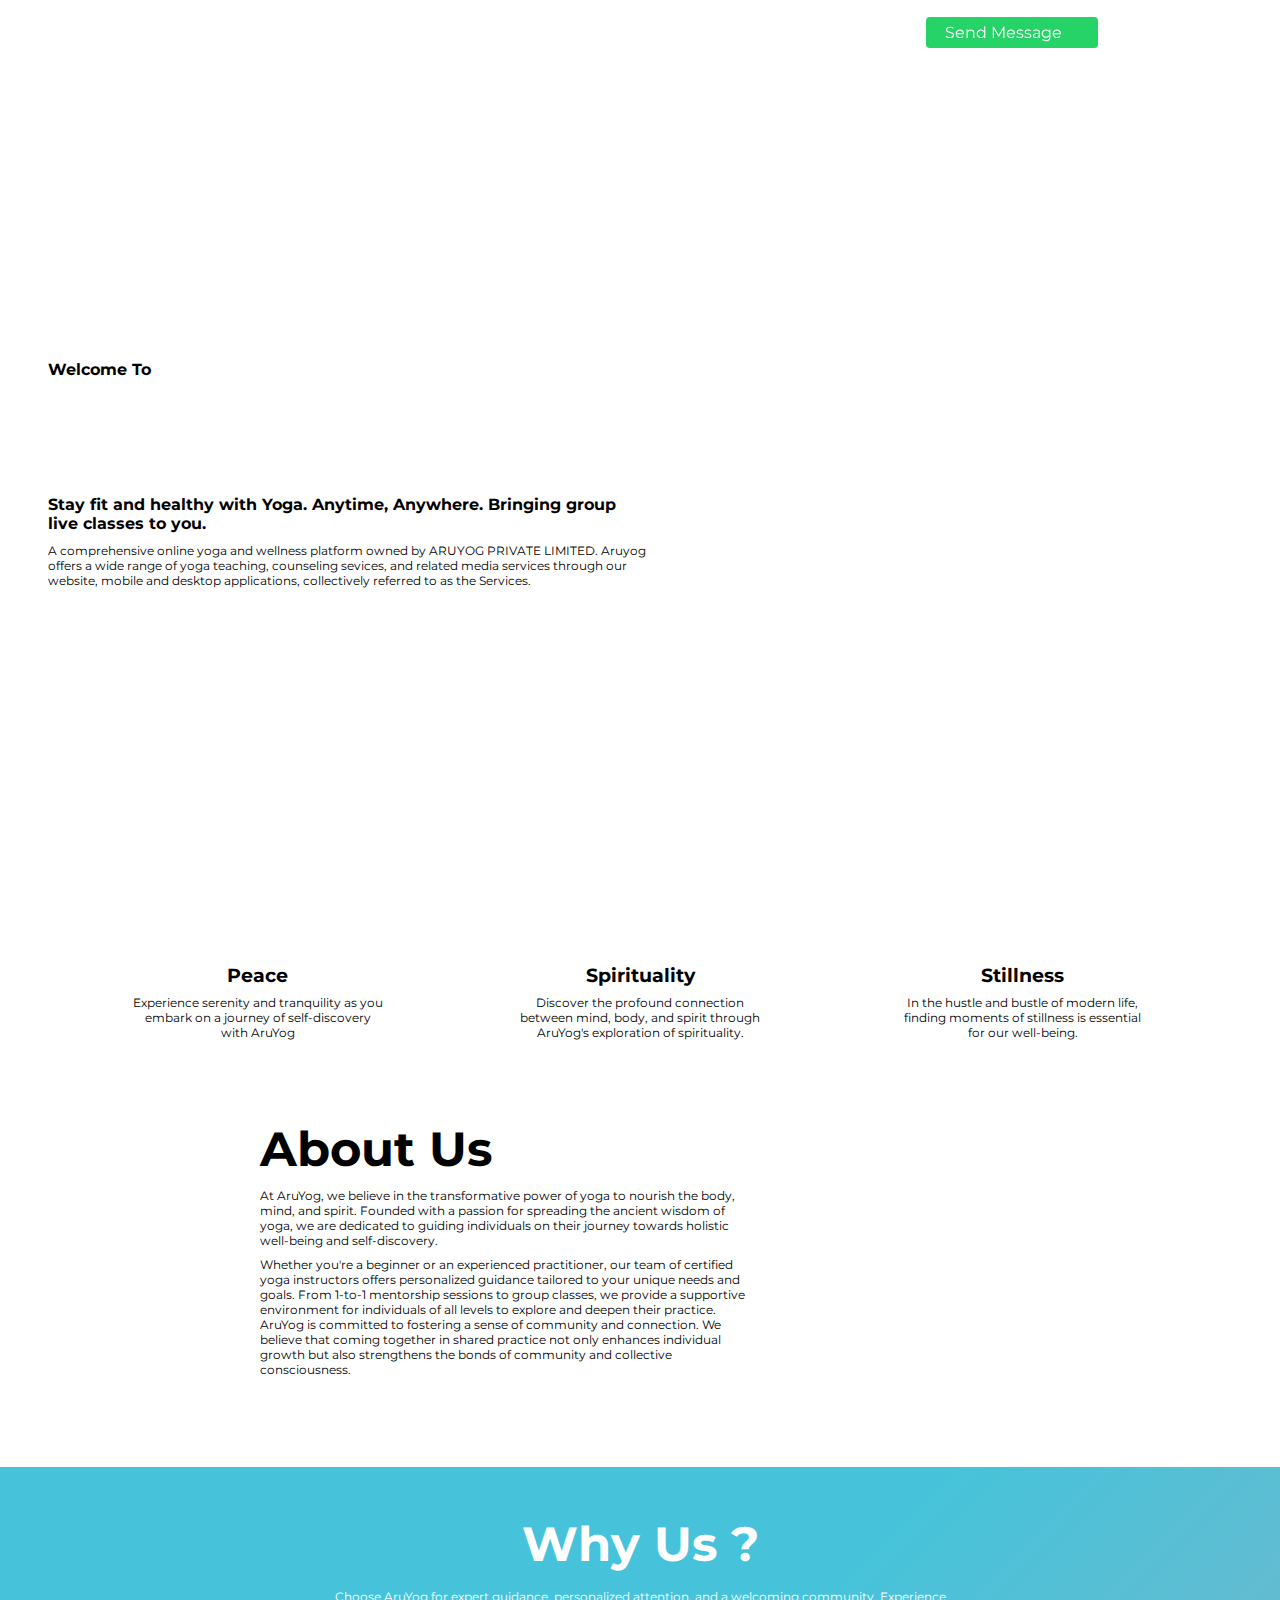
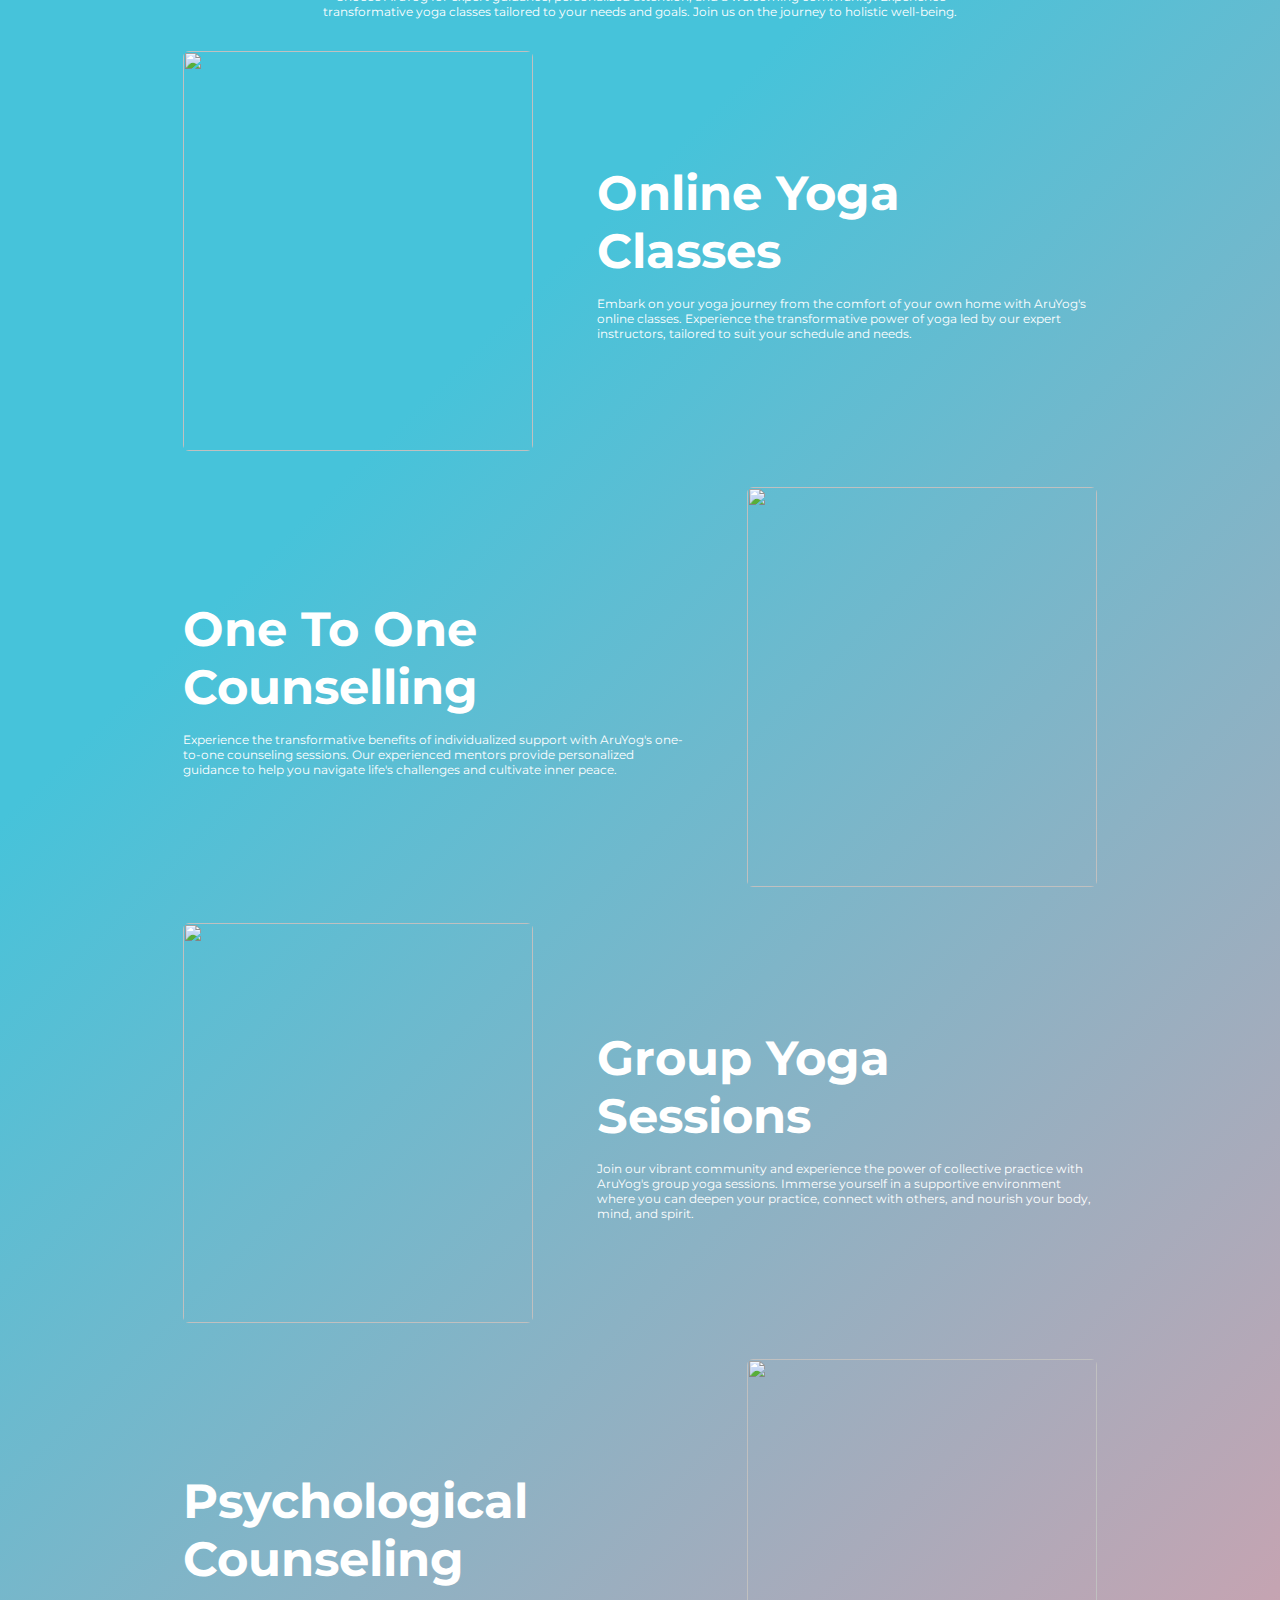
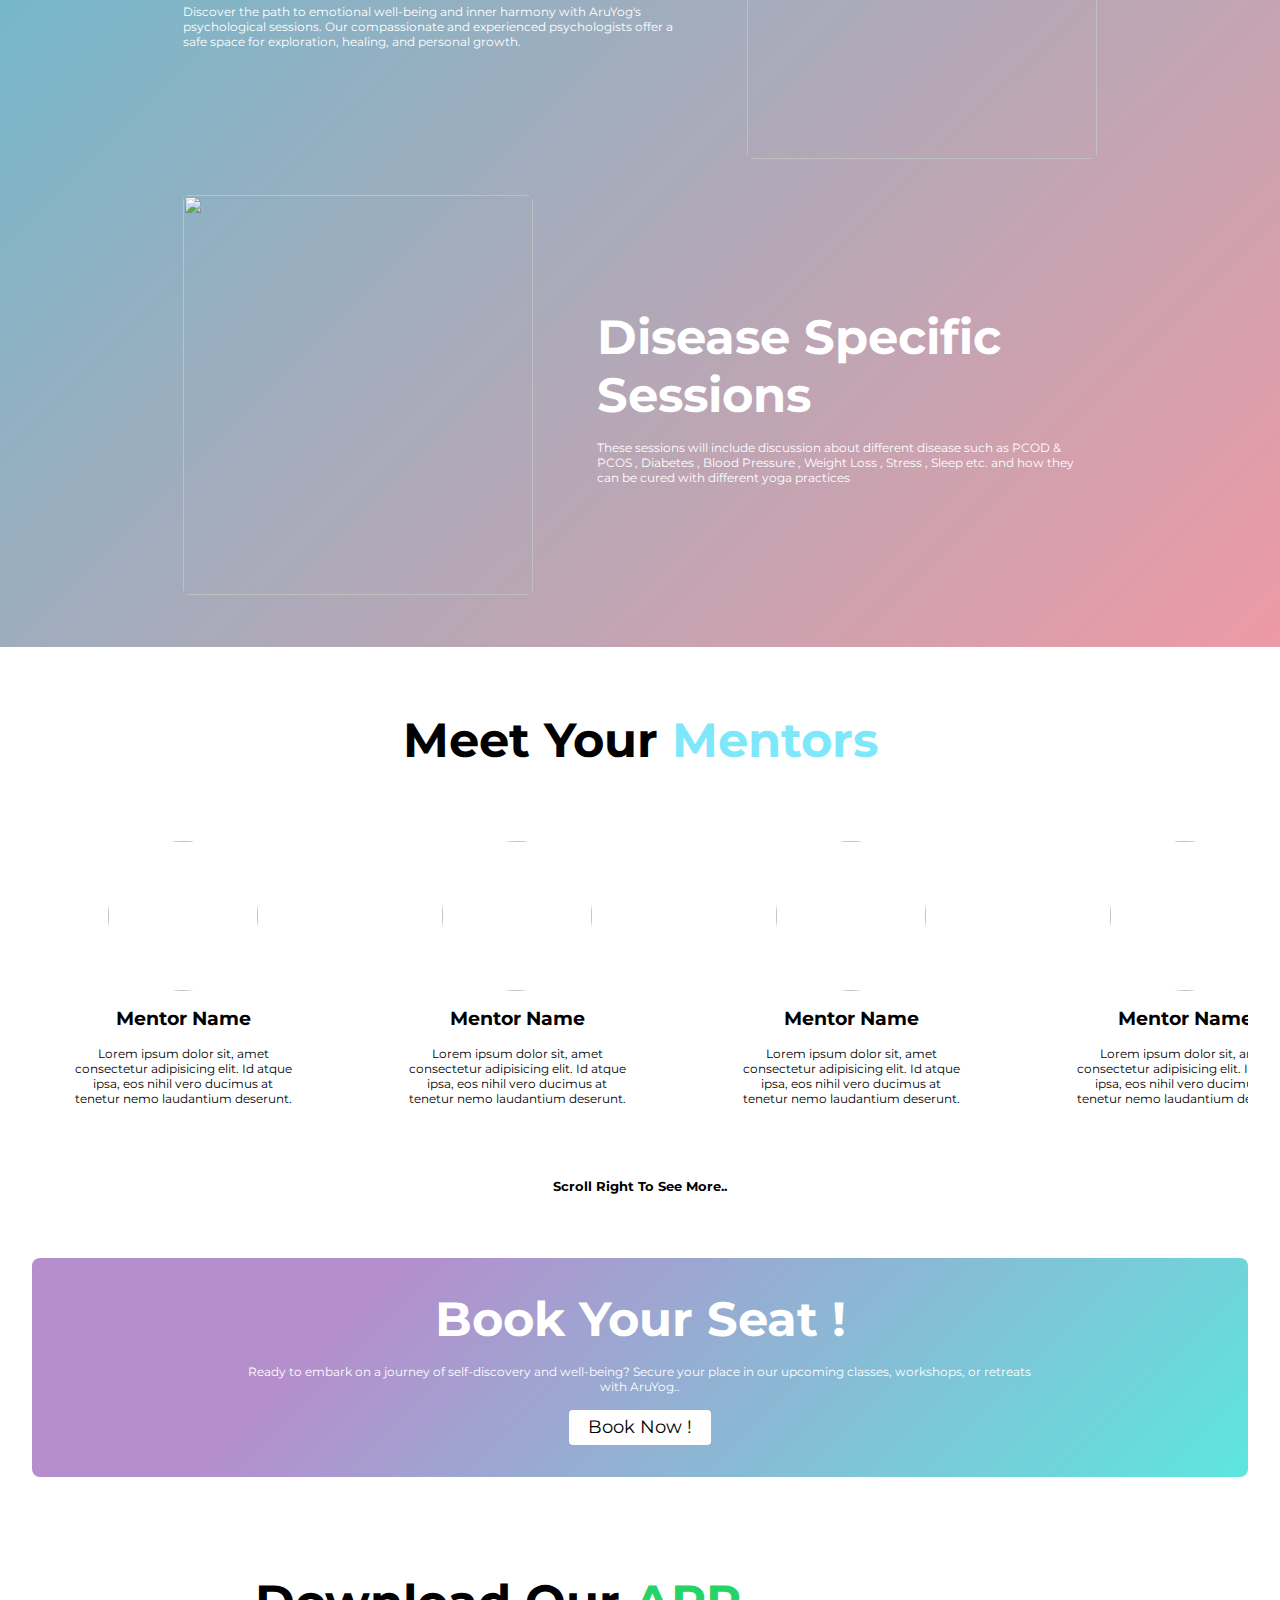
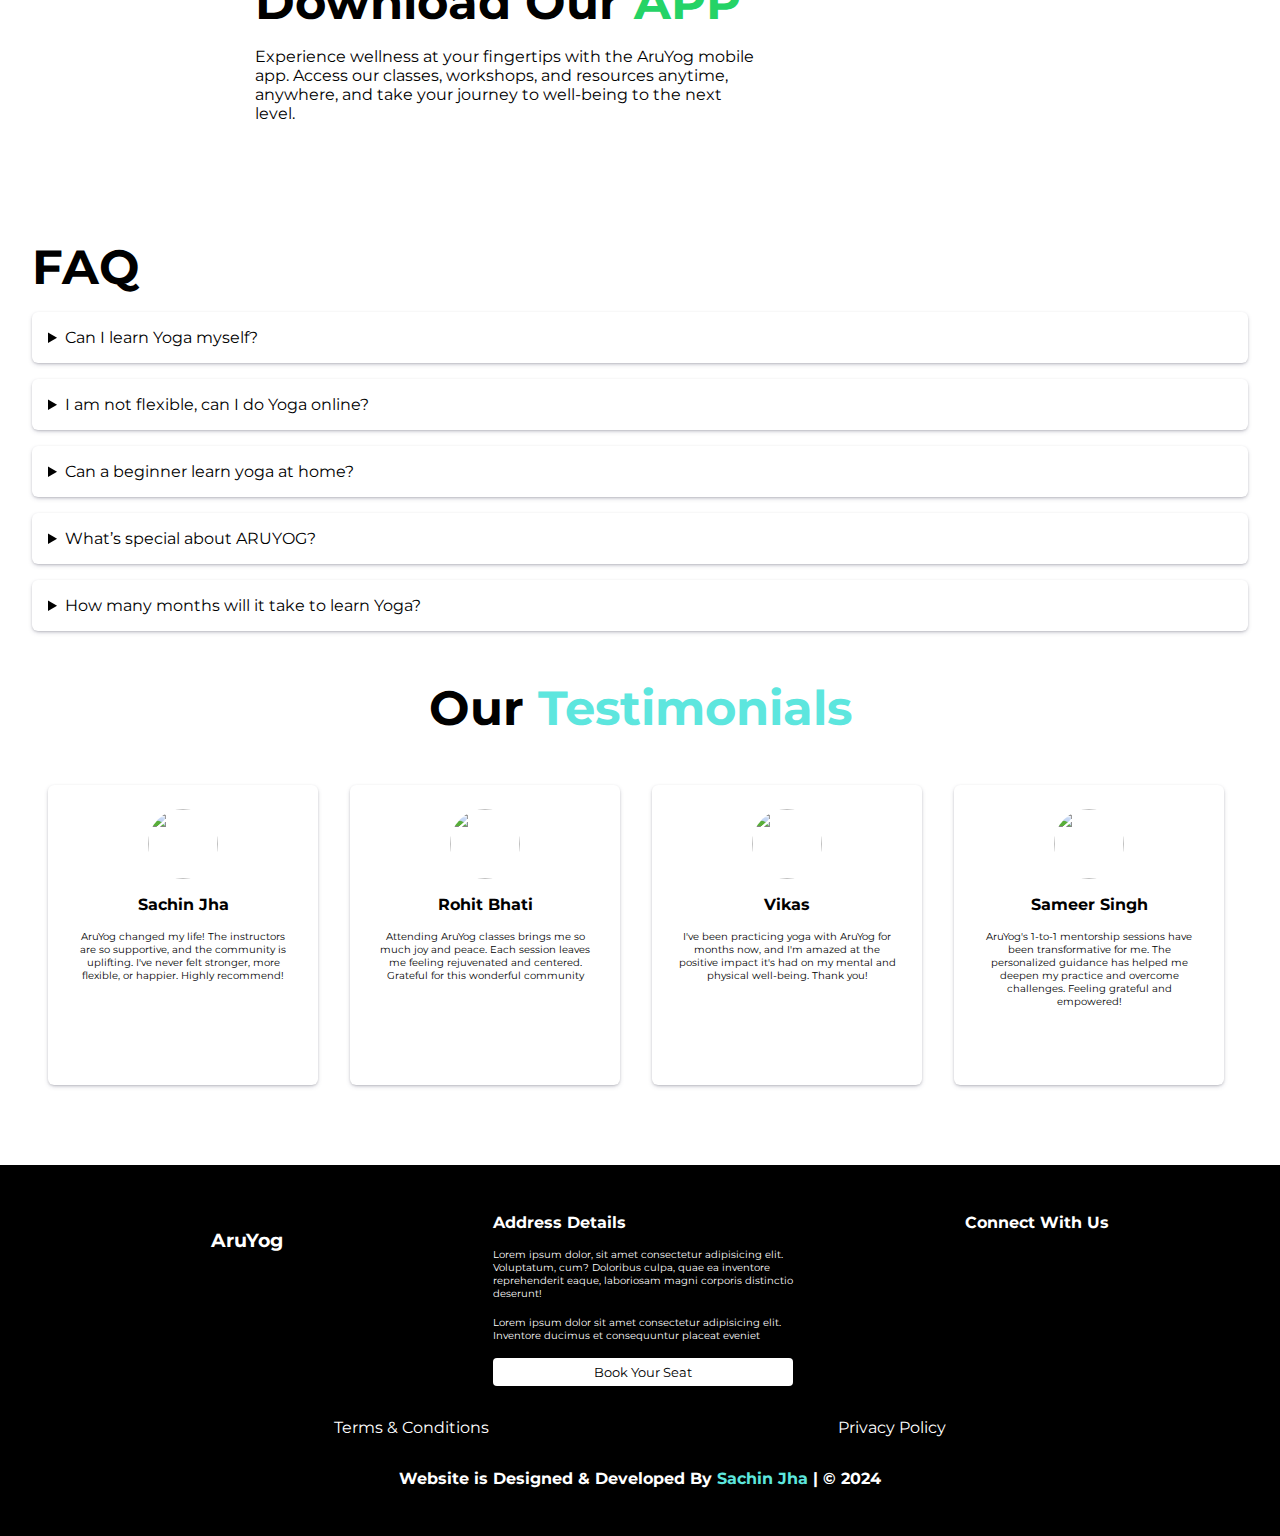
==== index.html @ 5d50dbd7 "Add files via upload" ====
<!DOCTYPE html>
<html lang="en">
<head>
    <meta charset="UTF-8">
    <meta name="viewport" content="width=device-width, initial-scale=1.0">
    <title>AruYog</title>
    <link rel="icon" href="./images/black-logo.png">
    <link rel="stylesheet" href="./style.css">
    <link rel="stylesheet" href="https://cdnjs.cloudflare.com/ajax/libs/font-awesome/6.5.1/css/all.min.css" integrity="sha512-DTOQO9RWCH3ppGqcWaEA1BIZOC6xxalwEsw9c2QQeAIftl+Vegovlnee1c9QX4TctnWMn13TZye+giMm8e2LwA==" crossorigin="anonymous" referrerpolicy="no-referrer" />
</head>
<body>
    <a href="#" class="sticky-whatsapp">
        <i class="fa-brands fa-whatsapp"></i>
    </a>
    <nav id="navbar">
        <div class="navbar-left">
            <img src="./images/logo.png" alt="">
            <h3>AruYog</h3>
        </div>
        <div class="navbar-right">
            <a href=" https://wa.me/918742920558" class="btn-a flex-btn" target="_blank">Send Message <i class="fa-brands fa-whatsapp"></i></a>
            <button class="btn-a" onclick="displayFormScreen()">Contact Us</button>
        </div>
    </nav>


    <div class="landing-section">
        <div class="landing-section-left">
            <h4>Welcome To</h4>
            <h1>ARUYOG</h1>
            <h4>Stay fit and healthy with Yoga. Anytime, Anywhere. Bringing group live classes to you.</h4>
            <p>A comprehensive online yoga and wellness platform owned by ARUYOG PRIVATE LIMITED. Aruyog offers a wide range of yoga teaching, counseling sevices, and related media services through our website, mobile and desktop applications, collectively referred to as the Services.</p>
        </div>
        <div class="landing-section-right">
            <img src="./images/yoga2.png" alt="">
        </div>
    </div>


    <div class="quality-section">
        <div class="quality-section-card">
            <img src="./images/quality1.png" alt="">
            <h3>Peace</h3>
            <p>Experience serenity and tranquility as you embark on a journey of self-discovery with AruYog</p>
        </div>
        <div class="quality-section-card">
            <img src="./images/quality2.png" alt="">
            <h3>Spirituality</h3>
            <p>Discover the profound connection between mind, body, and spirit through AruYog's exploration of spirituality.</p>
        </div>
        <div class="quality-section-card">
            <img src="./images/quality3.png" alt="">
            <h3>Stillness</h3>
            <p>In the hustle and bustle of modern life, finding moments of stillness is essential for our well-being. </p>
        </div>
    </div>

    
    <div class="about-section">
        <div class="about-section-left">
            <h2>About Us</h2>
            <p>At AruYog, we believe in the transformative power of yoga to nourish the body, mind, and spirit. Founded with a passion for spreading the ancient wisdom of yoga, we are dedicated to guiding individuals on their journey towards holistic well-being and self-discovery.</p>
            <p>Whether you're a beginner or an experienced practitioner, our team of certified yoga instructors offers personalized guidance tailored to your unique needs and goals. From 1-to-1 mentorship sessions to group classes, we provide a supportive environment for individuals of all levels to explore and deepen their practice. AruYog is committed to fostering a sense of community and connection. We believe that coming together in shared practice not only enhances individual growth but also strengthens the bonds of community and collective consciousness.</p>
            <div class="social-media-section">
                <a href="https://www.instagram.com/team_aruyog/?igsh=MW9zZGwzcjNuN2JnMw%3D%3D" target="_blank"><i class="fa-brands fa-instagram social-icons"></i></a>
                <a href="https://twitter.com/aruyog007?t=EOKUuBi0sWMs2jcYfQR6vw&s=08" target="_blank"><i class="fa-brands fa-x-twitter social-icons"></i></a>
            </div>
        </div>
        <div class="about-section-right">
            <img src="./images/aboutImg.png" alt="">
        </div>
    </div>

    <div class="why-us-section">
        <div class="why-us-section-header">
            <h2>Why Us ?</h2>
            <p>Choose AruYog for expert guidance, personalized attention, and a welcoming community. Experience transformative yoga classes tailored to your needs and goals. Join us on the journey to holistic well-being.</p>
        </div>
        <div class="why-us-section-bottom">
            <div class="why-us-section-bottom-card">
                <div class="why-us-section-bottom-card-image">
                    <img src="./images/service1.jpg" alt="">
                </div>
                <div class="why-us-section-bottom-card-content">
                    <h2>Online Yoga Classes</h2>
                    <p>Embark on your yoga journey from the comfort of your own home with AruYog's online classes. Experience the transformative power of yoga led by our expert instructors, tailored to suit your schedule and needs.</p>
                </div>
            </div>

            <div class="why-us-section-bottom-card">
                <div class="why-us-section-bottom-card-image">
                    <img src="./images/service2.jpg" alt="">
                </div>
                <div class="why-us-section-bottom-card-content">
                    <h2>One To One Counselling</h2>
                    <p>Experience the transformative benefits of individualized support with AruYog's one-to-one counseling sessions. Our experienced mentors provide personalized guidance to help you navigate life's challenges and cultivate inner peace.</p>
                </div>
            </div>


            <div class="why-us-section-bottom-card">
                <div class="why-us-section-bottom-card-image">
                    <img src="./images/service3.jpg" alt="">
                </div>
                <div class="why-us-section-bottom-card-content">
                    <h2>Group Yoga Sessions</h2>
                    <p>Join our vibrant community and experience the power of collective practice with AruYog's group yoga sessions. Immerse yourself in a supportive environment where you can deepen your practice, connect with others, and nourish your body, mind, and spirit.</p>
                </div>
            </div>

            <div class="why-us-section-bottom-card">
                <div class="why-us-section-bottom-card-image">
                    <img src="./images/service4.jpg" alt="">
                </div>
                <div class="why-us-section-bottom-card-content">
                    <h2>Psychological Counseling</h2>
                    <p>Discover the path to emotional well-being and inner harmony with AruYog's psychological sessions. Our compassionate and experienced psychologists offer a safe space for exploration, healing, and personal growth.</p>
                </div>
            </div>

            <div class="why-us-section-bottom-card">
                <div class="why-us-section-bottom-card-image">
                    <img src="./images/service5.jpg" alt="">
                </div>
                <div class="why-us-section-bottom-card-content">
                    <h2>Disease Specific Sessions</h2>
                    <p>These sessions will include discussion about different disease such as PCOD & PCOS , Diabetes , Blood Pressure , Weight Loss , Stress , Sleep etc. and how they can be cured with different yoga practices</p>
                </div>
            </div>


        </div>
    </div>

    <div class="mentor-section">
        <div class="mentor-section-header">
            <h2>Meet Your <span>Mentors</span></h2>
        </div>
        <div class="mentor-section-bottom">
            <div class="mentor-card">
                <img src="./images/teacher1.jpg" alt="">
                <h3>Mentor Name</h3>
                <p>Lorem ipsum dolor sit, amet consectetur adipisicing elit. Id atque ipsa, eos nihil vero ducimus at tenetur nemo laudantium deserunt.</p>
            </div>
            <div class="mentor-card">
                <img src="./images/teacher2.jpg" alt="">
                <h3>Mentor Name</h3>
                <p>Lorem ipsum dolor sit, amet consectetur adipisicing elit. Id atque ipsa, eos nihil vero ducimus at tenetur nemo laudantium deserunt.</p>
            </div>
            <div class="mentor-card">
                <img src="./images/teacher3.jpg" alt="">
                <h3>Mentor Name</h3>
                <p>Lorem ipsum dolor sit, amet consectetur adipisicing elit. Id atque ipsa, eos nihil vero ducimus at tenetur nemo laudantium deserunt.</p>
            </div>
            <div class="mentor-card">
                <img src="./images/teacher2.jpg" alt="">
                <h3>Mentor Name</h3>
                <p>Lorem ipsum dolor sit, amet consectetur adipisicing elit. Id atque ipsa, eos nihil vero ducimus at tenetur nemo laudantium deserunt.</p>
            </div>
            <div class="mentor-card">
                <img src="./images/teacher1.jpg" alt="">
                <h3>Mentor Name</h3>
                <p>Lorem ipsum dolor sit, amet consectetur adipisicing elit. Id atque ipsa, eos nihil vero ducimus at tenetur nemo laudantium deserunt.</p>
            </div>
            <div class="mentor-card">
                <img src="./images/teacher3.jpg" alt="">
                <h3>Mentor Name</h3>
                <p>Lorem ipsum dolor sit, amet consectetur adipisicing elit. Id atque ipsa, eos nihil vero ducimus at tenetur nemo laudantium deserunt.</p>
            </div>
            <div class="mentor-card">
                <img src="./images/teacher1.jpg" alt="">
                <h3>Mentor Name</h3>
                <p>Lorem ipsum dolor sit, amet consectetur adipisicing elit. Id atque ipsa, eos nihil vero ducimus at tenetur nemo laudantium deserunt.</p>
            </div>
            <div class="mentor-card">
                <img src="./images/teacher2.jpg" alt="">
                <h3>Mentor Name</h3>
                <p>Lorem ipsum dolor sit, amet consectetur adipisicing elit. Id atque ipsa, eos nihil vero ducimus at tenetur nemo laudantium deserunt.</p>
            </div>
        </div>
        <h5>Scroll Right To See More..</h5>
    </div>

    <div class="contact-offer-section">
        <div class="contact-offer-box">
            <h2>Book Your Seat !</h2>
            <p>Ready to embark on a journey of self-discovery and well-being? Secure your place in our upcoming classes, workshops, or retreats with AruYog..</p>
            <button class="btn-a" onclick="displayFormScreen()">Book Now !</button>
        </div>
    </div>


    <div class="app-section">
        <div class="app-section-left">
            <h2>Download Our <span>APP</span></h2>
            Experience wellness at your fingertips with the AruYog mobile app. Access our classes, workshops, and resources anytime, anywhere, and take your journey to well-being to the next level.
            <div class="app-download-links">
                <a href="#"><img src="./images/play-store.png" alt=""></a>
                <a href="#"><img src="./images/app-store.png" alt=""></a>
            </div>
        </div>
        <div class="app-section-right">
            <img src="./images/mockup.png" alt="">
        </div>
    </div>

    <div class="faq-section">
        <h2>FAQ</h2>
        <details>
            <summary>Can I learn Yoga myself?</summary>
            <p>Technically you can, but practising yoga unguided increases the risk of injuries/body imbalances. Our expert trainers have more than 5 years of Yoga experience and will guide you through each pose and flow perfectly.</p>
        </details>
        <details>
            <summary>I am not flexible, can I do Yoga online?</summary>
            <p>You definitely can. There is no requirement for you to be flexible to practise Yoga. All you need is a mat and a positive attitude. With the guidance and support from our highly experienced Yoga instructors, you can ace any pose and can improve not just flexibility but also strength and mobility.</p>
        </details>
        <details>
            <summary>Can a beginner learn yoga at home?</summary>
            <p>Anyone with the right mindset can learn Yoga. With ARUYOG’s LIVE Personal Yoga Training anyone can learn and practice Yoga at home, irrespective of their age, gender and level of intensity.</p>
        </details>
        <details>
            <summary>What’s special about ARUYOG?</summary>
            <p>Our highly experienced trainers from Rishikesh, the yoga capital of the world, goal-based hyper personalized Yoga session, customized diet plans and 24*7 expert trainer support makes us best in class..</p>
        </details>
        <details>
            <summary>How many months will it take to learn Yoga?</summary>
            <p>You will learn the basics in the first 40 minutes of your class. Then as you build up, you will begin to learn more. Learning Yoga is a life-long process however you can become a higher level practitioner with consistent practice.</p>
        </details>
    </div>

   

    <div class="testimonial-section">
        <div class="testimonial-section-header">
            <h2>Our <span>Testimonials</span></h2>
        </div>
        <div class="testimonial-section-bottom">
            <div class="testimonial-card">
                <img src="./images/men1.jpg" alt="">
                <h4>Sachin Jha</h4>
                <p>AruYog changed my life! The instructors are so supportive, and the community is uplifting. I've never felt stronger, more flexible, or happier. Highly recommend!</p>
                <div class="star-section">
                    <i class="fa-solid fa-star my-star"></i>
                    <i class="fa-solid fa-star my-star"></i>
                    <i class="fa-solid fa-star my-star"></i>
                    <i class="fa-solid fa-star my-star"></i>
                    <i class="fa-solid fa-star my-star"></i>
                </div>
            </div>
            <div class="testimonial-card">
                <img src="./images/men2.jpg" alt="">
                <h4>Rohit Bhati</h4>
                <p>Attending AruYog classes brings me so much joy and peace. Each session leaves me feeling rejuvenated and centered. Grateful for this wonderful community</p>
                <div class="star-section">
                    <i class="fa-solid fa-star my-star"></i>
                    <i class="fa-solid fa-star my-star"></i>
                    <i class="fa-solid fa-star my-star"></i>
                    <i class="fa-solid fa-star my-star"></i>
                    <i class="fa-regular fa-star-half-stroke my-star"></i>
                </div>
            </div>
            <div class="testimonial-card">
                <img src="./images/men3.jpg" alt="">
                <h4>Vikas</h4>
                <p>I've been practicing yoga with AruYog for months now, and I'm amazed at the positive impact it's had on my mental and physical well-being. Thank you!</p>
                <div class="star-section">
                    <i class="fa-solid fa-star my-star"></i>
                    <i class="fa-solid fa-star my-star"></i>
                    <i class="fa-solid fa-star my-star"></i>
                    <i class="fa-regular fa-star-half-stroke my-star"></i>
                    <i class="fa-regular fa-star-half-stroke my-star"></i>
                </div>
            </div>
            <div class="testimonial-card">
                <img src="./images/men4.jpg" alt="">
                <h4>Sameer Singh</h4>
                <p>AruYog's 1-to-1 mentorship sessions have been transformative for me. The personalized guidance has helped me deepen my practice and overcome challenges. Feeling grateful and empowered!</p>
                <div class="star-section">
                    <i class="fa-solid fa-star my-star"></i>
                    <i class="fa-solid fa-star my-star"></i>
                    <i class="fa-solid fa-star my-star"></i>
                    <i class="fa-solid fa-star my-star"></i>
                    <i class="fa-regular fa-star-half-stroke my-star"></i>
                </div>
            </div>
        </div>
    </div>

    <footer id="footer">
        <div class="footer-header">
            <div class="footer-column" id="footer-column-1">
                <img src="./images/logo.png" alt="">
                <h3>AruYog</h3>
            </div>
            <div class="footer-column" id="footer-column-2">
                <h4>Address Details</h4>
                <p>Lorem ipsum dolor, sit amet consectetur adipisicing elit. Voluptatum, cum? Doloribus culpa, quae ea inventore reprehenderit eaque, laboriosam magni corporis distinctio deserunt!</p>
                <p>Lorem ipsum dolor sit amet consectetur adipisicing elit. Inventore ducimus et consequuntur placeat eveniet </p>
                <button class="btn-a" onclick="displayFormScreen()">Book Your Seat</button>
            </div>
            <div class="footer-column" id="footer-column-3">
                <h4>Connect With Us</h4>
                <div class="social-media-section">
                    <a href="https://www.instagram.com/team_aruyog/?igsh=MW9zZGwzcjNuN2JnMw%3D%3D" target="_blank"><i class="fa-brands fa-instagram social-icons"></i></a>
                    <a href="https://twitter.com/aruyog007?t=EOKUuBi0sWMs2jcYfQR6vw&s=08" target="_blank"><i class="fa-brands fa-x-twitter social-icons"></i></a>
                </div>
            </div>
        </div>
        <div class="footer-middle">
            <a href="/terms/terms.html" target="_blank">Terms & Conditions</a>
            <a href="/terms/privacy.html" target="_blank">Privacy Policy</a>
        </div>
        <div class="footer-bottom">
            <h4>Website is Designed & Developed By <a href="https://sachinjha.tech" target="_blank"><span>Sachin Jha</span></a> | &copy; 2024</h4>
        </div>
    </footer>

    <div class="form-screen" id="formScreen">
        <form action="https://formsubmit.co/sj2307@dseu.ac.in" method="POST" class="contact-form">
            <i class="fa-regular fa-circle-xmark close-icon" onclick="hideFormScreen()"></i>
            <h3>Book Your Seat</h3>
            <div class="input-box">
                <p>Enter Name*</p>
                <input type="text" name="Name" class="input-field" required>
            </div>
            <div class="input-box">
                <p>Enter Email*</p>
                <input type="email" name="Email" class="input-field" required>
            </div>
            <div class="input-box">
                <p>Enter Contact*</p>
                <input type="number" name="Contact" class="input-field" required>
            </div>
            <div class="row">
                <div class="input-box">
                    <p>Age(optional)</p>
                    <input type="number" name="Age" class="input-field">
                </div>
                <div class="input-box">
                    <p>Gender (optional)</p>
                    <select name="gender" class="input-field">
                        <option value="male">Male</option>
                        <option value="female">Female</option>
                    </select>
                </div>
            </div>
            <div class="input-box">
                <p>Enter Your Query (optional)</p>
                <textarea class="input-field" name="Query"></textarea>
            </div>
            <input type="submit" value="Send Message" class="btn-a">
        </form>
    </div>

    <script src="./script.js"></script>
</body>
</html>
---- style.css ----
@import url('https://fonts.googleapis.com/css2?family=Montserrat:ital,wght@0,300;1,300&display=swap');
*{
    margin: 0%;
    padding: 0%;
    box-sizing: border-box;
    font-family: "Montserrat", sans-serif;
}
html{
    font-size: 100%;
    scroll-behavior: smooth;
}
body{
    overflow-x: hidden;
    width: 100%;
    height: 100vh;
}

/* COMMON THINGS */
a{
    text-decoration: none;
    color: black;
}
.btn-a{
    background-color: white;
    padding: 0.4rem 1.2rem;
    border-radius: 4px;
}
h1{
    font-size: 5rem;
}
h2{
    font-size: 3rem;
}
p{
    font-size: 12px;
}

/* STICKY NAVBAR */
.sticky-whatsapp{
    position: fixed;
    bottom: 5%;
    right: 5%;
    background-color: white;
    width: 50px;
    height: 50px;
    border-radius: 50%;
    display: none;
    justify-content: center;
    align-items: center;
    background-color: #25d366;
    color: white;
}
.sticky-whatsapp    .fa-whatsapp{
    font-size: 26px;
}

/* NAVBAR SECTION */
#navbar{
    width: 100%;
    display: flex;
    justify-content: space-between;
    align-items: center;
    position: fixed;
    top: 0%;
    padding: 1rem 2rem;
    color: white;
    z-index: 999;
    transition: 0.6s;
}
.navbar-left{
    display: flex;
    align-items: center;
    gap: 1rem;
}
.navbar-left img{
    width: 70px;
}
.navbar-left h3{
    font-size: 1.4rem;
}
.navbar-right{
    display:flex ;
    align-items: center;
    gap: 2rem;
}
.navbar-right .btn-a:nth-child(2){
    background-color: transparent;
    color: white;
    border: 2px solid white;
    font-weight: bold;
}
.navbar-right .flex-btn{
    background-color: #25d366;
    color: white;
    display: flex;
    align-items: center;
    gap: 1rem;
}
/* LANDING SECTION */
.landing-section{
    width: 100%;
    min-height: 100vh;
    background: url("./images/landingbg.jpg");
    background-size: cover;
    background-position: center;
    display: flex;
    justify-content: space-between;
    gap: 2rem;
    flex-wrap: wrap;
    align-items: center;
    padding: 2rem 3rem;
    padding-top: 5rem;
}
.landing-section-left{
    max-width: 600px;
    display: flex;
    flex-direction: column;
    gap: 0.6rem;
}
.landing-section-left p{
    font-size: 12px;
}
.landing-section-left h1{
    color: white;
}
.landing-section-right img{
    width: 400px;
}


/* QUALITY SECTION */
.quality-section{
    margin-top: 3rem;
    padding: 1rem 2rem;
    display: flex;
    justify-content: space-evenly;
    align-items: center;
    gap: 2rem;
    flex-wrap: wrap;
}
.quality-section-card{
    display: flex;
    flex-direction: column;
    align-items: center;
    text-align: center;
    max-width: 250px;
}
.quality-section-card p{
    margin-top: 0.5rem;
    font-size: 12px;
}
.quality-section-card img{
    width: 200px;
}


/* ABOUT SECTION */
.about-section{
    margin-top: 3rem;
    padding: 1rem 2rem;
    display: flex;
    justify-content: space-evenly;
    align-items: center;
    gap: 2rem;
    flex-wrap: wrap;
}
.about-section-left{
    max-width: 500px;
    display: flex;
    flex-direction: column;
    gap: 0.6rem;
}
.social-media-section{
    display: flex;
    align-items: center;
    gap: 2rem;
    margin-top: 1rem;
}
.social-icons{
    color: black;
    cursor: pointer;
    font-size: 20px;
    transition: 0.4s;
}
.social-icons:hover{
    transform: translateY(-5px);
    color: #25d366;
}
.about-section-right img{
    width: 400px;
}


/* WHY US SECTION */
.why-us-section{
    margin-top: 3rem;
    padding: 3rem 2rem;
    display: flex;
    flex-direction: column;
    align-items: center;
    gap: 2rem;
    flex-wrap: wrap;
    background-color: #eec0c6;
    background-image: linear-gradient(315deg, #ed9aa5 0%, #46c3da 74%);
}
.why-us-section-header{
    display: flex;
    flex-direction: column;
    gap: 1rem;
    text-align: center;
    color: white;
}
.why-us-section-header p{
    max-width: 700px;
}
.why-us-section-bottom{
    display: flex;
    flex-direction: column;
    gap: 2rem;
}
.why-us-section-bottom-card{
    display: flex;
    align-items: center;
    justify-content: space-between;
    gap: 4rem;
    flex-wrap: wrap;
}
.why-us-section-bottom-card:nth-child(even){
    flex-direction: row-reverse;
}
.why-us-section-bottom-card-image img{
    width: 350px;
    height: 400px;
    object-fit: cover;
    border-radius: 6px;
}
.why-us-section-bottom-card-content{
    display: flex;
    flex-direction: column;
    gap: 1rem;
    max-width: 500px;
    color: white;
}


/* MENTOR SECTION */
.mentor-section{
    display: flex;                  /*TO HIDE THIS SECTION TYPE ==>  display : none; */
    flex-direction: column;
    gap: 2rem;
    padding: 1rem 2rem;
    margin-top: 3rem;
}
.mentor-section-header{
    text-align: center;
}
.mentor-section-header h2 span{
    color: #7ee8fa;
}
.mentor-section-bottom{
    display: flex;
    gap: 4rem;
    width: 100%;
    overflow-x: auto;
    padding: 1rem 1rem;
}
.mentor-section-bottom::-webkit-scrollbar{
    display: none;
}
.mentor-card{
    display: flex;
    align-items: center;
    flex-direction: column;
    gap: 1rem;
    min-width: 270px;
    max-width: 270px;
    text-align: center;
    transition: 0.6s;
    padding: 1.5rem;
    border-radius: 8px;
}
.mentor-card:hover{
    box-shadow: rgba(100, 100, 111, 0.2) 0px 7px 29px 0px;
    transform: translateY(-10px);
}

.mentor-card img{
    width: 150px;
    height: 150px;
    border-radius: 50%;
    object-fit: cover;
}
.mentor-section h5{
    text-align: center;
}


/* CONTACT OFFER SECTION */
.contact-offer-section{
    display: flex;
    justify-content: center;
    align-items: center;
    padding: 3rem 2rem;
}
.contact-offer-box{
    width: 100%;
    padding: 2rem 2rem;
    background-color: #5de6de;
    background-image: linear-gradient(315deg, #5de6de 0%, #b58ecc 74%);
    border-radius: 8px;
    color: white;
    display: flex;
    flex-direction: column;
    justify-content: center;
    align-items: center;
    gap: 1rem;
    text-align: center;
}
.contact-offer-box p{
    max-width: 70%;
}
.contact-offer-box .btn-a{
    cursor: pointer;
    border: none;
    font-size: 18px;
    background-color: white;
}


/* FAQ SECTION */
.faq-section{
    display: flex;
    flex-direction: column;
    gap: 1rem;
    padding: 2rem 2rem;
}
.faq-section details{
    background-color: white;
    box-shadow: rgba(50, 50, 93, 0.25) 0px 2px 5px -1px, rgba(0, 0, 0, 0.3) 0px 1px 3px -1px;
    padding: 1rem 1rem;
    border-radius: 6px;
    cursor: pointer;
}

/* APP SECTION */
.app-section{
    padding: 3rem 2rem;
    display: flex;
    justify-content: space-evenly;
    align-items: center;
    gap: 3rem;
    flex-wrap: wrap;
}
.app-section-left{
    max-width: 500px;
    display: flex;
    flex-direction: column;
    gap: 1rem;
}
.app-section-left h2 span{
    color: #25d366;
}
.app-download-links{
    display: flex;
    align-items: center;
    gap: 2rem;
}
.app-download-links img{
    width: 150px;
}
.app-section-right img{
    width: 400px;
}

/* TESTIMONIAL SECTION */
.testimonial-section{
    display: flex;          /*TO HIDE THIS SECTION TYPE ==>  display : none; */
    flex-direction: column;
    gap: 2rem;
    padding: 1rem 2rem;
}
.testimonial-section-header{
    text-align: center;
}
.testimonial-section-header h2 span{
    color: #5de6de;
}
.testimonial-section-bottom{
    padding: 1rem 1rem;
    width: 100%;
    overflow-x: auto;
    display: flex;
    gap: 2rem;
}
.testimonial-section-bottom::-webkit-scrollbar{
    display: none;
}
.testimonial-card{
    box-shadow: rgba(50, 50, 93, 0.25) 0px 2px 5px -1px, rgba(0, 0, 0, 0.3) 0px 1px 3px -1px;
    padding: 1.5rem 1.5rem;
    min-width: 270px;
    max-width: 270px;
    height: 300px;
    border-radius: 6px;
    transition: 0.4s;
    display: flex;
    flex-direction: column;
    gap: 1rem;
    align-items: center;
    text-align: center;
}
.testimonial-card:hover{
    transform: translateY(-10px);
}
.testimonial-card img{
    width: 70px;
    height: 70px;
    border-radius: 50%;
    object-fit: cover;
}
.testimonial-card p{
    font-size: 10px;
}
.star-section{
    display: flex;
    justify-content: center;
    align-items: center;
    gap: 0.7rem;
}
.star-section .my-star{
    color: #25d366;
}

/* FOOTER SECTION */
#footer{
    margin-top:3rem;
    display: flex;
    flex-direction: column;
    gap: 2rem;
    padding: 3rem 2rem;
    background-color: black;
}
.footer-header{
    display: flex;
    justify-content: space-evenly;
    gap: 2rem;
    color: white;
    flex-wrap: wrap;
}
.footer-column{
    display: flex;
    flex-direction: column;
    max-width: 300px;
    gap: 1rem;
}
#footer-column-1{
    align-items: center;
}
#footer-column-1 img{
    width: 150px;
}
#footer p{
    font-size: 10px;
}
#footer-column-2 .btn-a{
    cursor: pointer;
    border: none;
}
#footer-column-3 .social-media-section .social-icons{
    color: white;
}
.footer-middle{
    display: flex;
    justify-content: space-evenly;
    align-items: center;
    gap: 3rem;
    flex-wrap: wrap;
}
.footer-middle a{
    color: white;
}
.footer-bottom{
    text-align: center;
    color: white;
}
.footer-bottom h4 span{
    color: #5de6de;
}


/* FORM SCREEN SECTION */
.form-screen{
    width: 100%;
    height: 100vh;
    position: fixed;
    top: 0%;
    left: 0%;
    backdrop-filter: blur(6px);
    display: none;
    justify-content: center;
    align-items: center;
}
.contact-form{
    padding: 2rem 2rem;
    background-color: white;
    border-radius: 6px;
    display: flex;
    flex-direction: column;
    gap: 1rem;
    position: relative;
    box-shadow: rgba(0, 0, 0, 0.35) 0px 5px 15px;
}
.input-field{
    outline: none;
    width: 300px;
    padding: 0.3rem 0.4rem;
}
textarea{
    height: 70px;
    resize: none;
}
.contact-form .btn-a{
    outline: none;
    border: none;
    background-color: #5de6de;
    color: white;
    cursor: pointer;
}
.contact-form .close-icon{
    color: red;
    position: absolute;
    top: 5%;
    right: 5%;
    cursor: pointer;
    font-size: 20px;
}
.contact-form .row{
    width: 100%;
    display: flex;
    justify-content: space-between;
}
.contact-form .row .input-field{
    width: 100px;
}


/* RESPONSIVENESS */
@media screen and (max-width:1150px) {
    .landing-section-right img{
        width: 300px;
    }
    .landing-section-left{
        max-width: 500px;
    }
    .about-section-right img{
        width: 300px;
    }
    .about-section-left{
        max-width: 500px;
    }
}

@media screen and (max-width:950px) {
   .landing-section{
    display: flex;
    flex-direction: column;
    align-items: center;
   }
   .landing-section-left{
    text-align: center;
   }
   .why-us-section-bottom-card-image img{
    width: 250px;
    height: 250px;
   }
   .why-us-section-bottom-card-content{
    max-width: 400px;
   }
}


@media screen and (max-width:800px) {
    .why-us-section-bottom-card{
        display: flex;
        flex-direction: column;
        justify-content: center;
        align-items: center;
        text-align: center;
        gap: 0.5rem;
        margin-bottom: 2rem;
    }
    .why-us-section-bottom-card-image{
        width: 100%;
    }
    .why-us-section-bottom-card-image img{
        width: 100%;
    }
    .why-us-section-bottom-card-content{
        max-width: 100%;
    }
}

@media screen and (max-width:600px) {
    .navbar-right .btn-a:nth-child(1){
        display: none;
    }
    .sticky-whatsapp{
        display: flex;
    }
    h1{
        font-size: 4rem;
    }
    h2{
        font-size: 2rem;
    }
}

@media screen and (max-width:450px) {
    .landing-section-right img{
        width: 250px;
    }
    .about-section-right img{
        width: 250px;
    }
    .app-section-right img{
        width: 250px;
    }
    .navbar-left img{
        width: 40px;
    }
    .navbar-left h3{
        font-size: 1rem;
    }
    .landing-section{
        min-height: none;
        height: auto;
        justify-content: space-evenly;
    }
}
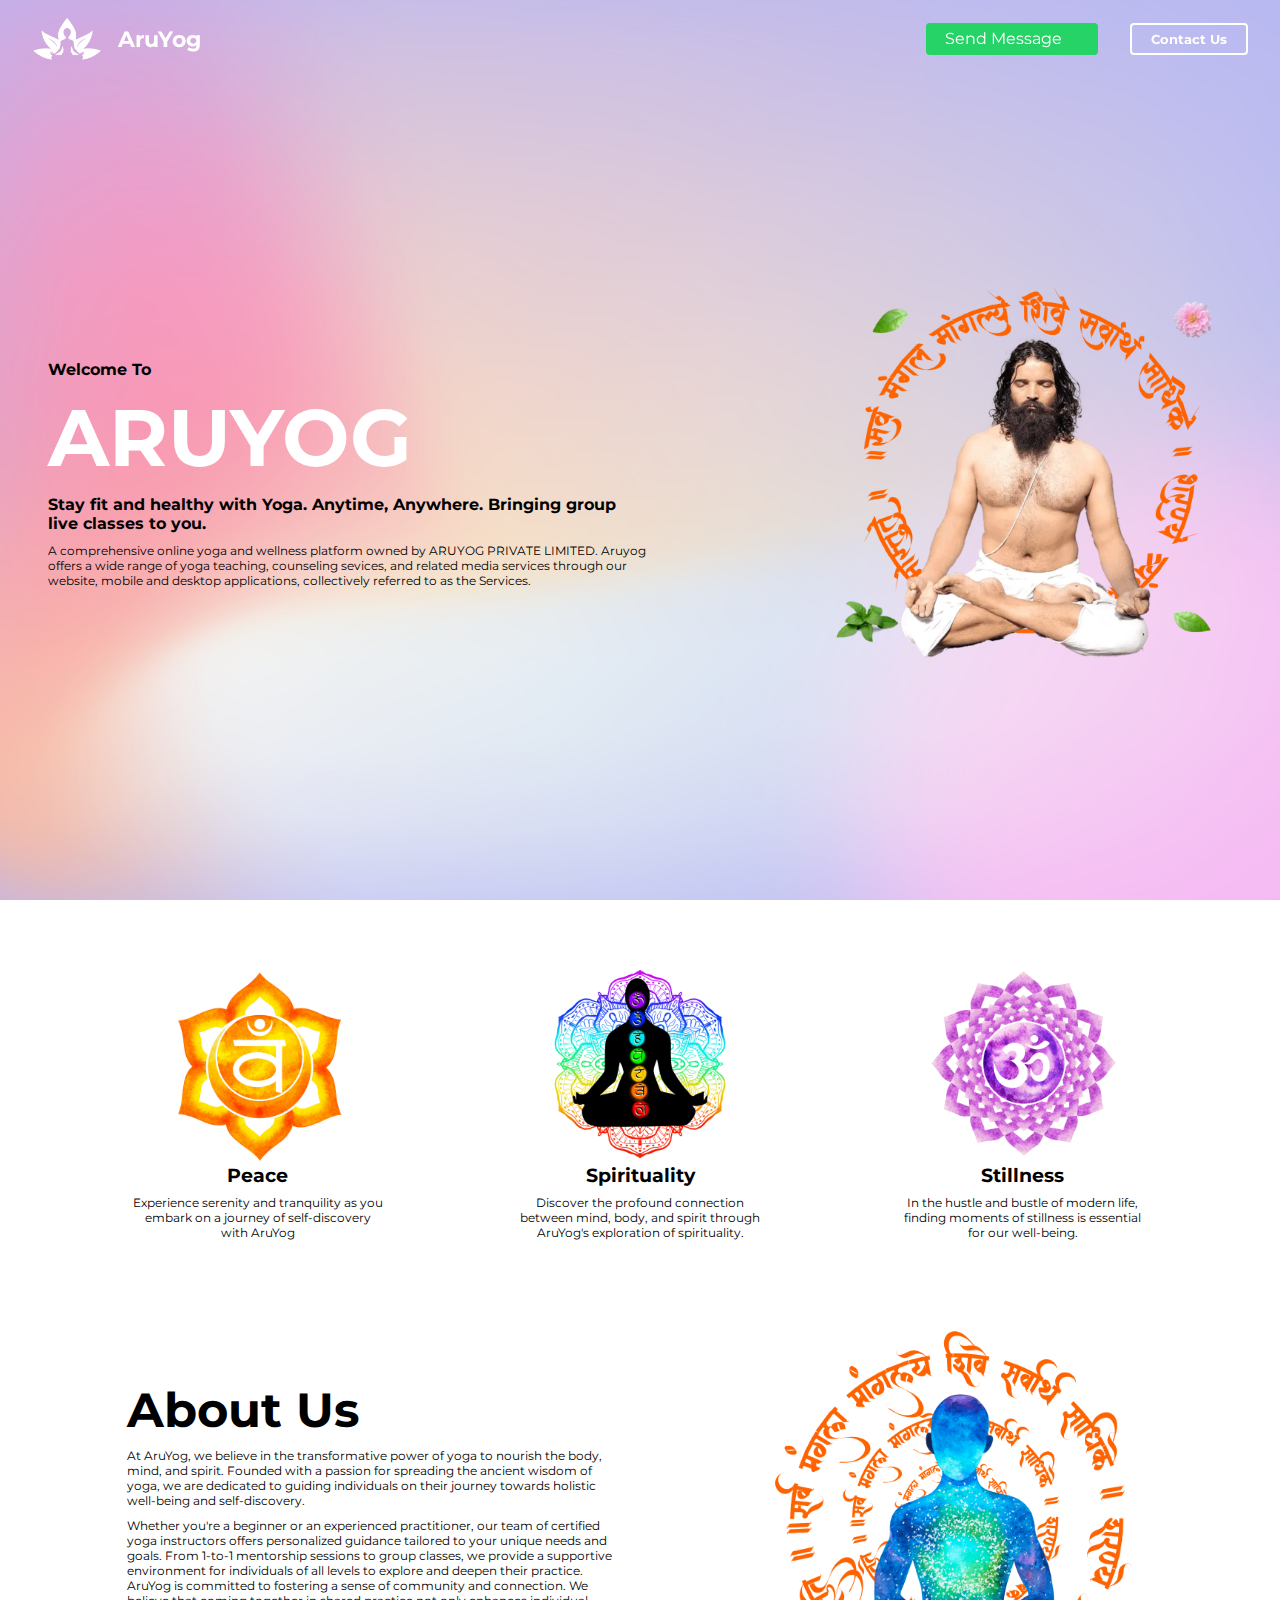
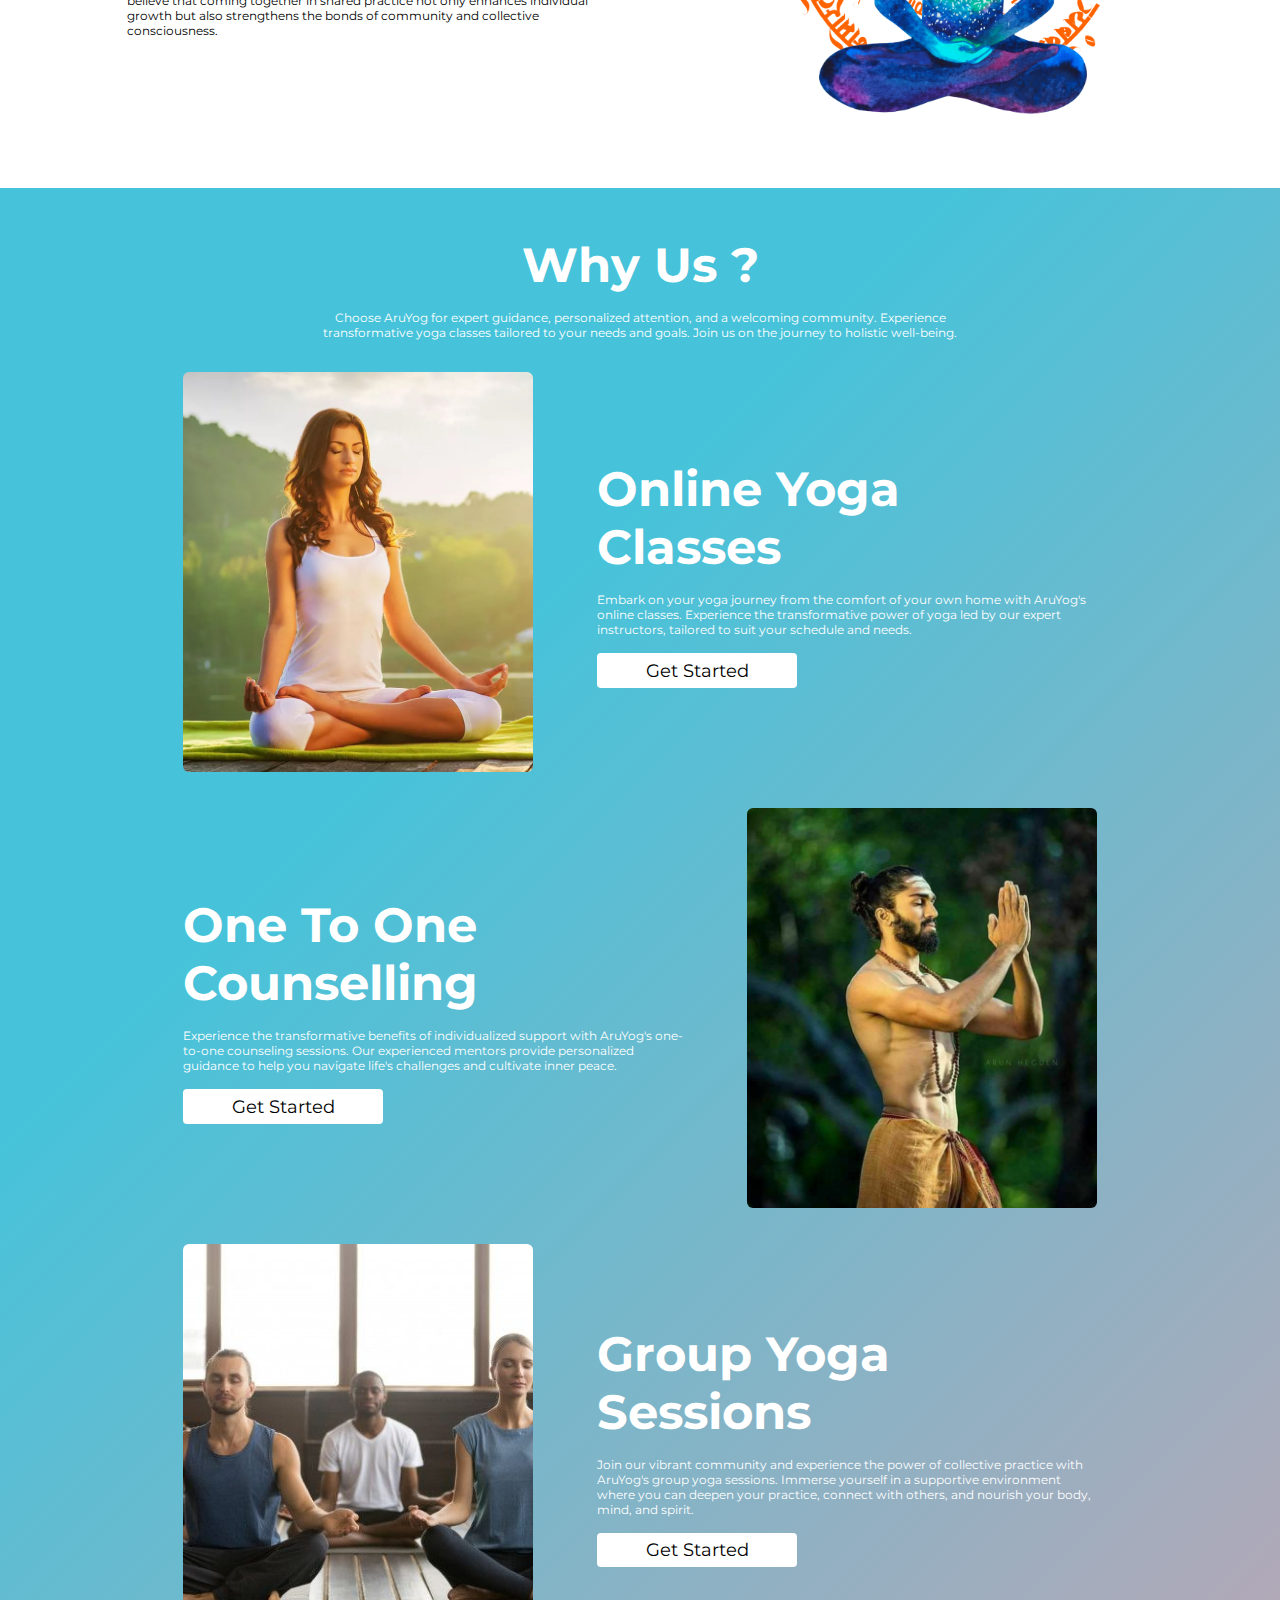
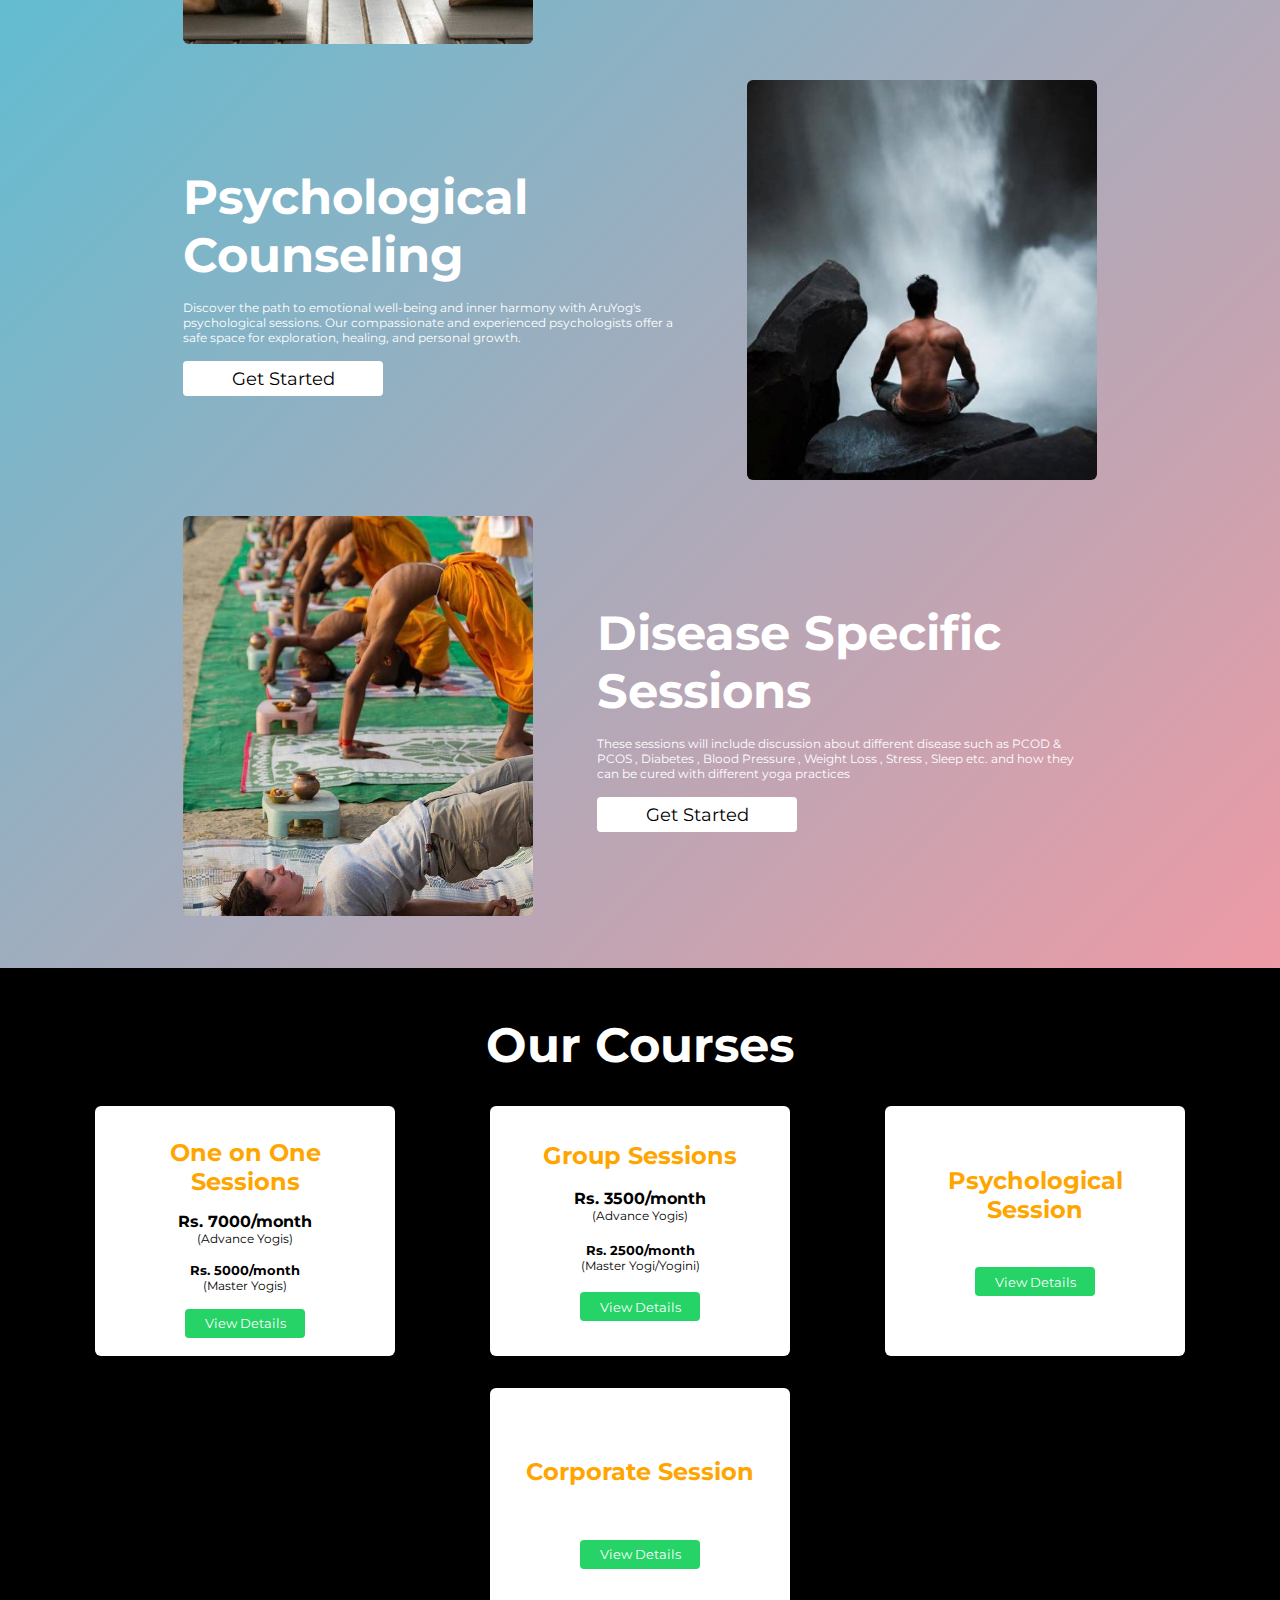
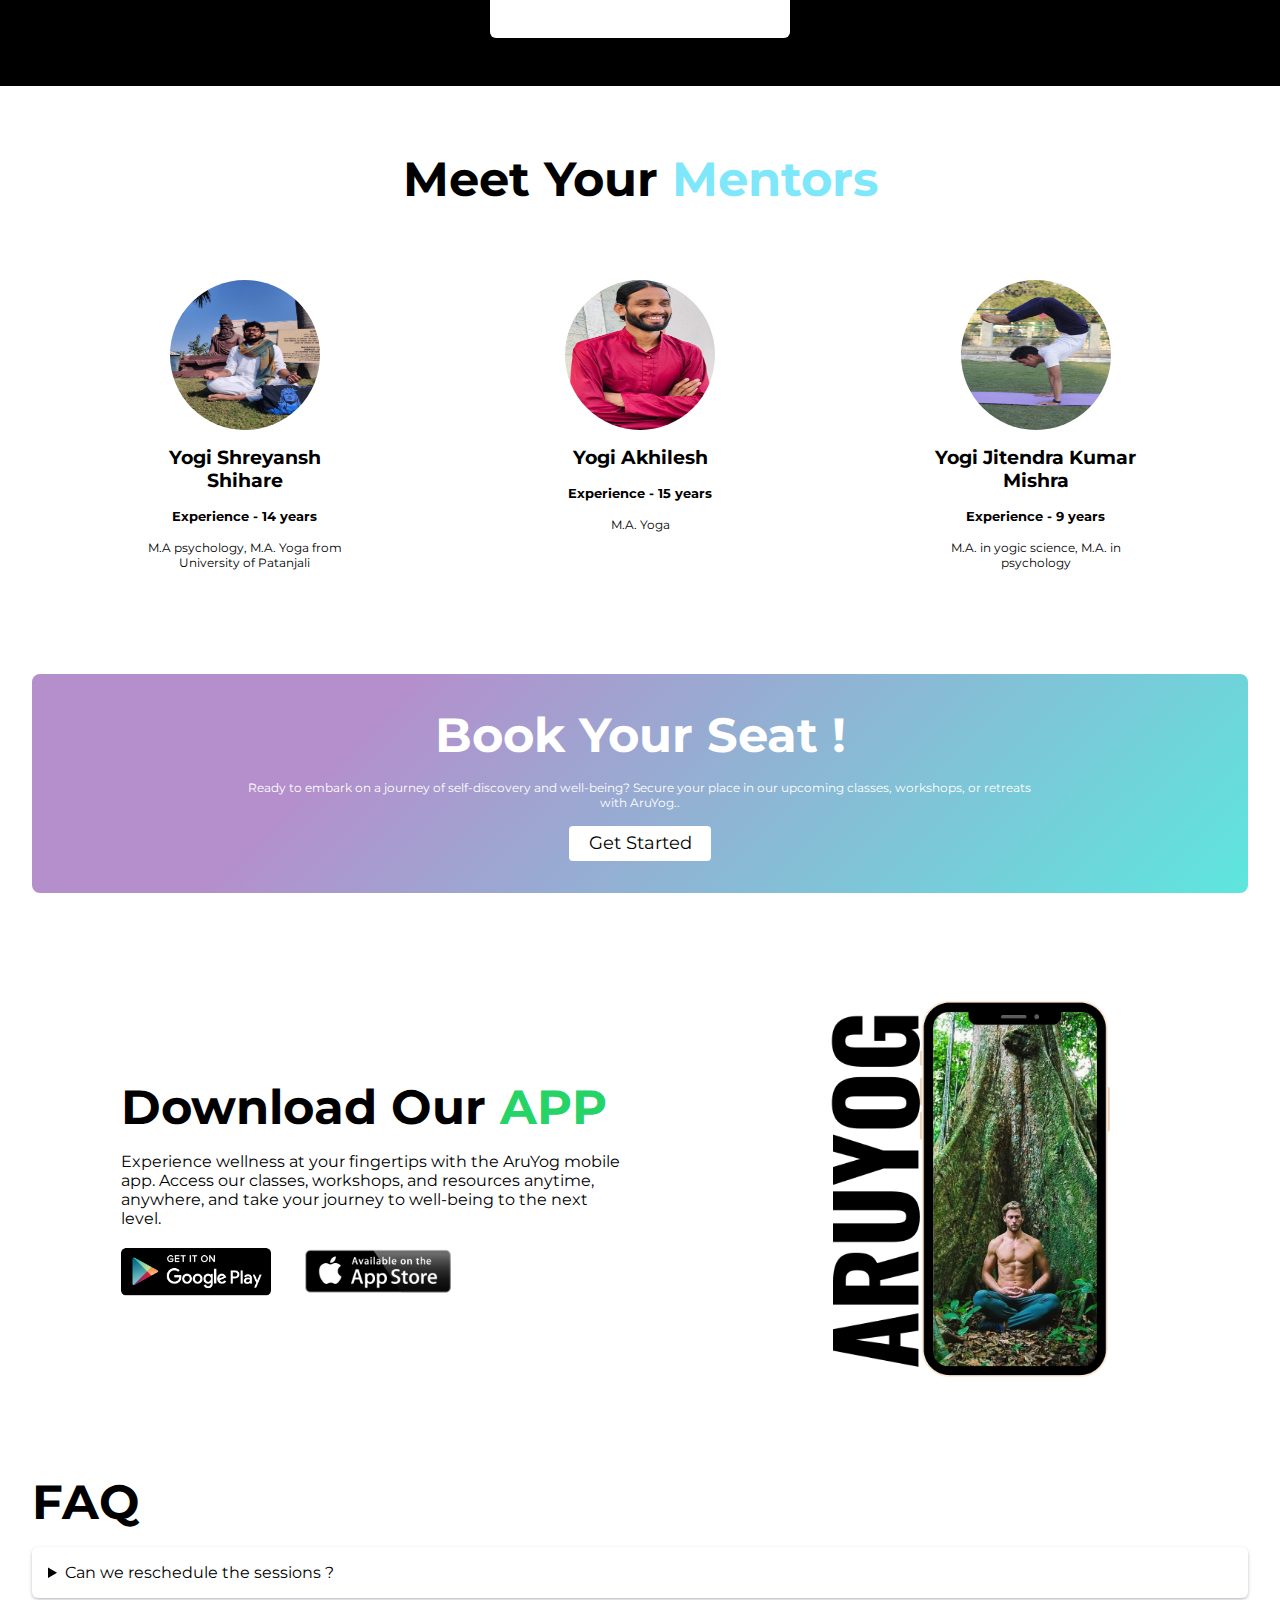
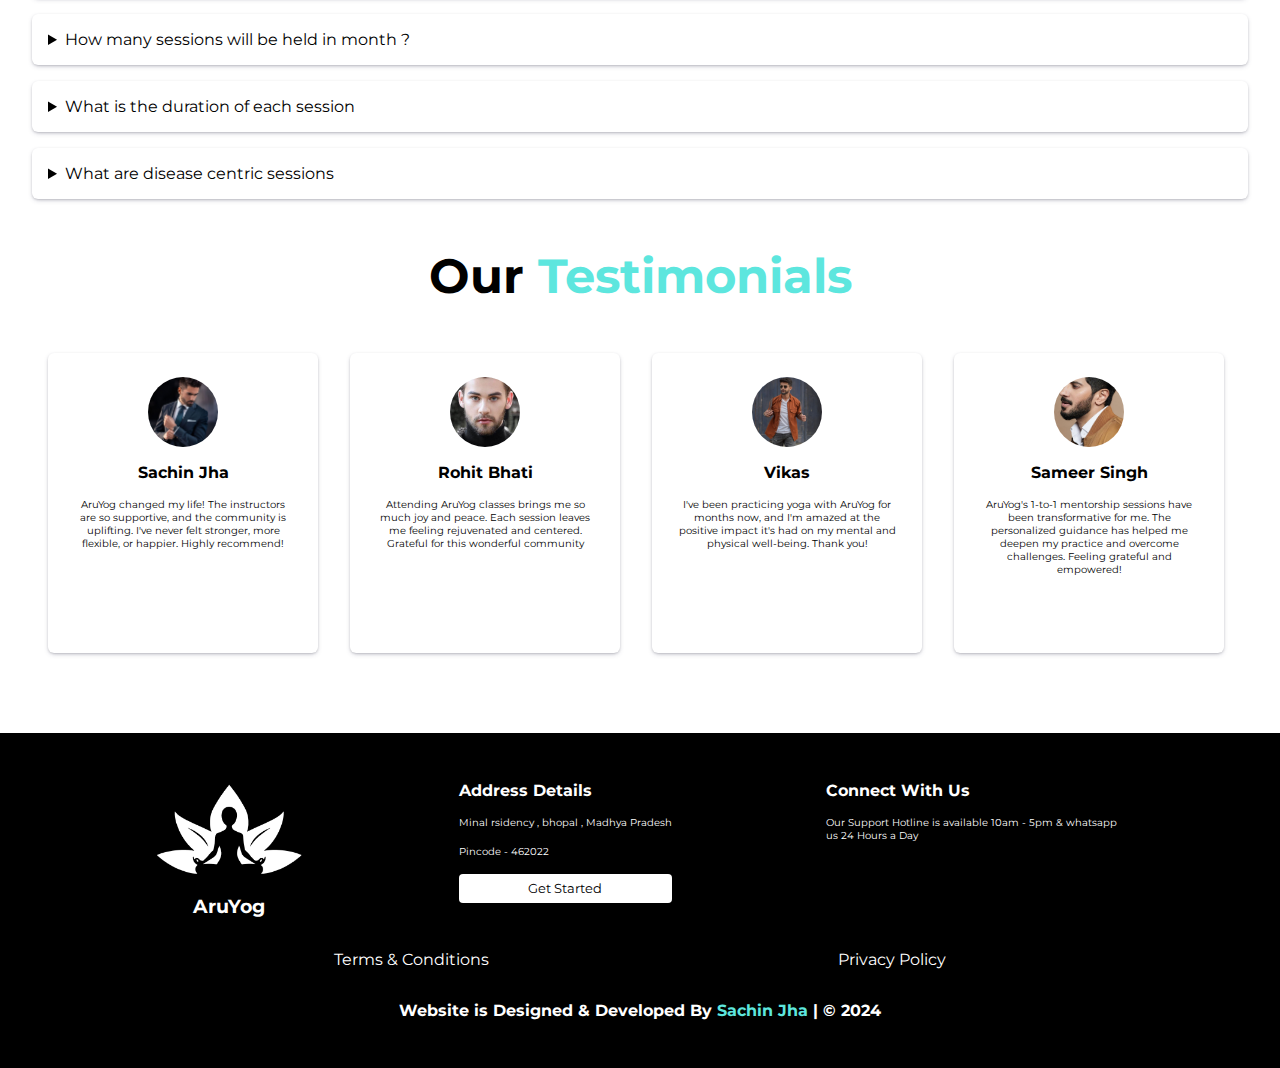
==== commit 5c1877c6: "update" ====
--- a/index.html
+++ b/index.html
@@ -1,357 +1,547 @@
 <!DOCTYPE html>
 <html lang="en">
-<head>
-    <meta charset="UTF-8">
-    <meta name="viewport" content="width=device-width, initial-scale=1.0">
+  <head>
+    <meta charset="UTF-8" />
+    <meta name="viewport" content="width=device-width, initial-scale=1.0" />
     <title>AruYog</title>
-    <link rel="icon" href="./images/black-logo.png">
-    <link rel="stylesheet" href="./style.css">
-    <link rel="stylesheet" href="https://cdnjs.cloudflare.com/ajax/libs/font-awesome/6.5.1/css/all.min.css" integrity="sha512-DTOQO9RWCH3ppGqcWaEA1BIZOC6xxalwEsw9c2QQeAIftl+Vegovlnee1c9QX4TctnWMn13TZye+giMm8e2LwA==" crossorigin="anonymous" referrerpolicy="no-referrer" />
-</head>
-<body>
-    <a href="#" class="sticky-whatsapp">
-        <i class="fa-brands fa-whatsapp"></i>
+    <link rel="icon" href="./images/black-logo.png" />
+    <link rel="stylesheet" href="./style.css" />
+    <link
+      rel="stylesheet"
+      href="https://cdnjs.cloudflare.com/ajax/libs/font-awesome/6.5.1/css/all.min.css"
+      integrity="sha512-DTOQO9RWCH3ppGqcWaEA1BIZOC6xxalwEsw9c2QQeAIftl+Vegovlnee1c9QX4TctnWMn13TZye+giMm8e2LwA=="
+      crossorigin="anonymous"
+      referrerpolicy="no-referrer"
+    />
+  </head>
+  <body>
+    <a href="https://wa.me/918817666659" target="_blank" class="sticky-whatsapp">
+      <i class="fa-brands fa-whatsapp"></i>
     </a>
     <nav id="navbar">
-        <div class="navbar-left">
-            <img src="./images/logo.png" alt="">
-            <h3>AruYog</h3>
-        </div>
-        <div class="navbar-right">
-            <a href=" https://wa.me/918742920558" class="btn-a flex-btn" target="_blank">Send Message <i class="fa-brands fa-whatsapp"></i></a>
-            <button class="btn-a" onclick="displayFormScreen()">Contact Us</button>
-        </div>
+      <div class="navbar-left">
+        <img src="./images/logo.png" alt="" />
+        <h3>AruYog</h3>
+      </div>
+      <div class="navbar-right">
+        <a
+          href="https://wa.me/918817666659"
+          class="btn-a flex-btn"
+          target="_blank"
+          >Send Message <i class="fa-brands fa-whatsapp"></i
+        ></a>
+        <button class="btn-a" onclick="displayFormScreen()">Contact Us</button>
+      </div>
     </nav>
 
-
     <div class="landing-section">
-        <div class="landing-section-left">
-            <h4>Welcome To</h4>
-            <h1>ARUYOG</h1>
-            <h4>Stay fit and healthy with Yoga. Anytime, Anywhere. Bringing group live classes to you.</h4>
-            <p>A comprehensive online yoga and wellness platform owned by ARUYOG PRIVATE LIMITED. Aruyog offers a wide range of yoga teaching, counseling sevices, and related media services through our website, mobile and desktop applications, collectively referred to as the Services.</p>
-        </div>
-        <div class="landing-section-right">
-            <img src="./images/yoga2.png" alt="">
-        </div>
-    </div>
-
+      <div class="landing-section-left">
+        <h4>Welcome To</h4>
+        <h1>ARUYOG</h1>
+        <h4>
+          Stay fit and healthy with Yoga. Anytime, Anywhere. Bringing group live
+          classes to you.
+        </h4>
+        <p>
+          A comprehensive online yoga and wellness platform owned by ARUYOG
+          PRIVATE LIMITED. Aruyog offers a wide range of yoga teaching,
+          counseling sevices, and related media services through our website,
+          mobile and desktop applications, collectively referred to as the
+          Services.
+        </p>
+      </div>
+      <div class="landing-section-right">
+        <img src="./images/yoga2.png" alt="" />
+      </div>
+    </div>
 
     <div class="quality-section">
-        <div class="quality-section-card">
-            <img src="./images/quality1.png" alt="">
-            <h3>Peace</h3>
-            <p>Experience serenity and tranquility as you embark on a journey of self-discovery with AruYog</p>
-        </div>
-        <div class="quality-section-card">
-            <img src="./images/quality2.png" alt="">
-            <h3>Spirituality</h3>
-            <p>Discover the profound connection between mind, body, and spirit through AruYog's exploration of spirituality.</p>
-        </div>
-        <div class="quality-section-card">
-            <img src="./images/quality3.png" alt="">
-            <h3>Stillness</h3>
-            <p>In the hustle and bustle of modern life, finding moments of stillness is essential for our well-being. </p>
-        </div>
-    </div>
-
-    
+      <div class="quality-section-card">
+        <img src="./images/quality1.png" alt="" />
+        <h3>Peace</h3>
+        <p>
+          Experience serenity and tranquility as you embark on a journey of
+          self-discovery with AruYog
+        </p>
+      </div>
+      <div class="quality-section-card">
+        <img src="./images/quality2.png" alt="" />
+        <h3>Spirituality</h3>
+        <p>
+          Discover the profound connection between mind, body, and spirit
+          through AruYog's exploration of spirituality.
+        </p>
+      </div>
+      <div class="quality-section-card">
+        <img src="./images/quality3.png" alt="" />
+        <h3>Stillness</h3>
+        <p>
+          In the hustle and bustle of modern life, finding moments of stillness
+          is essential for our well-being.
+        </p>
+      </div>
+    </div>
+
     <div class="about-section">
-        <div class="about-section-left">
-            <h2>About Us</h2>
-            <p>At AruYog, we believe in the transformative power of yoga to nourish the body, mind, and spirit. Founded with a passion for spreading the ancient wisdom of yoga, we are dedicated to guiding individuals on their journey towards holistic well-being and self-discovery.</p>
-            <p>Whether you're a beginner or an experienced practitioner, our team of certified yoga instructors offers personalized guidance tailored to your unique needs and goals. From 1-to-1 mentorship sessions to group classes, we provide a supportive environment for individuals of all levels to explore and deepen their practice. AruYog is committed to fostering a sense of community and connection. We believe that coming together in shared practice not only enhances individual growth but also strengthens the bonds of community and collective consciousness.</p>
-            <div class="social-media-section">
-                <a href="https://www.instagram.com/team_aruyog/?igsh=MW9zZGwzcjNuN2JnMw%3D%3D" target="_blank"><i class="fa-brands fa-instagram social-icons"></i></a>
-                <a href="https://twitter.com/aruyog007?t=EOKUuBi0sWMs2jcYfQR6vw&s=08" target="_blank"><i class="fa-brands fa-x-twitter social-icons"></i></a>
-            </div>
-        </div>
-        <div class="about-section-right">
-            <img src="./images/aboutImg.png" alt="">
-        </div>
+      <div class="about-section-left">
+        <h2>About Us</h2>
+        <p>
+          At AruYog, we believe in the transformative power of yoga to nourish
+          the body, mind, and spirit. Founded with a passion for spreading the
+          ancient wisdom of yoga, we are dedicated to guiding individuals on
+          their journey towards holistic well-being and self-discovery.
+        </p>
+        <p>
+          Whether you're a beginner or an experienced practitioner, our team of
+          certified yoga instructors offers personalized guidance tailored to
+          your unique needs and goals. From 1-to-1 mentorship sessions to group
+          classes, we provide a supportive environment for individuals of all
+          levels to explore and deepen their practice. AruYog is committed to
+          fostering a sense of community and connection. We believe that coming
+          together in shared practice not only enhances individual growth but
+          also strengthens the bonds of community and collective consciousness.
+        </p>
+        <div class="social-media-section">
+          <a
+            href="https://www.instagram.com/team_aruyog/?igsh=MW9zZGwzcjNuN2JnMw%3D%3D"
+            target="_blank"
+            ><i class="fa-brands fa-instagram social-icons"></i
+          ></a>
+          <a
+            href="https://twitter.com/aruyog007?t=EOKUuBi0sWMs2jcYfQR6vw&s=08"
+            target="_blank"
+            ><i class="fa-brands fa-x-twitter social-icons"></i
+          ></a>
+        </div>
+      </div>
+      <div class="about-section-right">
+        <img src="./images/aboutImg.png" alt="" />
+      </div>
     </div>
 
     <div class="why-us-section">
-        <div class="why-us-section-header">
-            <h2>Why Us ?</h2>
-            <p>Choose AruYog for expert guidance, personalized attention, and a welcoming community. Experience transformative yoga classes tailored to your needs and goals. Join us on the journey to holistic well-being.</p>
-        </div>
-        <div class="why-us-section-bottom">
-            <div class="why-us-section-bottom-card">
-                <div class="why-us-section-bottom-card-image">
-                    <img src="./images/service1.jpg" alt="">
-                </div>
-                <div class="why-us-section-bottom-card-content">
-                    <h2>Online Yoga Classes</h2>
-                    <p>Embark on your yoga journey from the comfort of your own home with AruYog's online classes. Experience the transformative power of yoga led by our expert instructors, tailored to suit your schedule and needs.</p>
-                </div>
-            </div>
-
-            <div class="why-us-section-bottom-card">
-                <div class="why-us-section-bottom-card-image">
-                    <img src="./images/service2.jpg" alt="">
-                </div>
-                <div class="why-us-section-bottom-card-content">
-                    <h2>One To One Counselling</h2>
-                    <p>Experience the transformative benefits of individualized support with AruYog's one-to-one counseling sessions. Our experienced mentors provide personalized guidance to help you navigate life's challenges and cultivate inner peace.</p>
-                </div>
-            </div>
-
-
-            <div class="why-us-section-bottom-card">
-                <div class="why-us-section-bottom-card-image">
-                    <img src="./images/service3.jpg" alt="">
-                </div>
-                <div class="why-us-section-bottom-card-content">
-                    <h2>Group Yoga Sessions</h2>
-                    <p>Join our vibrant community and experience the power of collective practice with AruYog's group yoga sessions. Immerse yourself in a supportive environment where you can deepen your practice, connect with others, and nourish your body, mind, and spirit.</p>
-                </div>
-            </div>
-
-            <div class="why-us-section-bottom-card">
-                <div class="why-us-section-bottom-card-image">
-                    <img src="./images/service4.jpg" alt="">
-                </div>
-                <div class="why-us-section-bottom-card-content">
-                    <h2>Psychological Counseling</h2>
-                    <p>Discover the path to emotional well-being and inner harmony with AruYog's psychological sessions. Our compassionate and experienced psychologists offer a safe space for exploration, healing, and personal growth.</p>
-                </div>
-            </div>
-
-            <div class="why-us-section-bottom-card">
-                <div class="why-us-section-bottom-card-image">
-                    <img src="./images/service5.jpg" alt="">
-                </div>
-                <div class="why-us-section-bottom-card-content">
-                    <h2>Disease Specific Sessions</h2>
-                    <p>These sessions will include discussion about different disease such as PCOD & PCOS , Diabetes , Blood Pressure , Weight Loss , Stress , Sleep etc. and how they can be cured with different yoga practices</p>
-                </div>
-            </div>
-
-
-        </div>
+      <div class="why-us-section-header">
+        <h2>Why Us ?</h2>
+        <p>
+          Choose AruYog for expert guidance, personalized attention, and a
+          welcoming community. Experience transformative yoga classes tailored
+          to your needs and goals. Join us on the journey to holistic
+          well-being.
+        </p>
+      </div>
+      <div class="why-us-section-bottom">
+        <div class="why-us-section-bottom-card">
+          <div class="why-us-section-bottom-card-image">
+            <img src="./images/Yoga _ StyleCraze.jpg" alt="" />
+          </div>
+          <div class="why-us-section-bottom-card-content">
+            <h2>Online Yoga Classes</h2>
+            <p>
+              Embark on your yoga journey from the comfort of your own home with
+              AruYog's online classes. Experience the transformative power of
+              yoga led by our expert instructors, tailored to suit your schedule
+              and needs.
+            </p>
+            <button class="btn-a" onclick="displayFormScreen()">
+              Get Started
+            </button>
+          </div>
+        </div>
+
+        <div class="why-us-section-bottom-card">
+          <div class="why-us-section-bottom-card-image">
+            <img src="./images/service2.jpg" alt="" />
+          </div>
+          <div class="why-us-section-bottom-card-content">
+            <h2>One To One Counselling</h2>
+            <p>
+              Experience the transformative benefits of individualized support
+              with AruYog's one-to-one counseling sessions. Our experienced
+              mentors provide personalized guidance to help you navigate life's
+              challenges and cultivate inner peace.
+            </p>
+            <button class="btn-a" onclick="displayFormScreen()">
+              Get Started
+            </button>
+          </div>
+        </div>
+
+        <div class="why-us-section-bottom-card">
+          <div class="why-us-section-bottom-card-image">
+            <img src="./images/service3.jpg" alt="" />
+          </div>
+          <div class="why-us-section-bottom-card-content">
+            <h2>Group Yoga Sessions</h2>
+            <p>
+              Join our vibrant community and experience the power of collective
+              practice with AruYog's group yoga sessions. Immerse yourself in a
+              supportive environment where you can deepen your practice, connect
+              with others, and nourish your body, mind, and spirit.
+            </p>
+            <button class="btn-a" onclick="displayFormScreen()">
+              Get Started
+            </button>
+          </div>
+        </div>
+
+        <div class="why-us-section-bottom-card">
+          <div class="why-us-section-bottom-card-image">
+            <img src="./images/service4.jpg" alt="" />
+          </div>
+          <div class="why-us-section-bottom-card-content">
+            <h2>Psychological Counseling</h2>
+            <p>
+              Discover the path to emotional well-being and inner harmony with
+              AruYog's psychological sessions. Our compassionate and experienced
+              psychologists offer a safe space for exploration, healing, and
+              personal growth.
+            </p>
+            <button class="btn-a" onclick="displayFormScreen()">
+              Get Started
+            </button>
+          </div>
+        </div>
+
+        <div class="why-us-section-bottom-card">
+          <div class="why-us-section-bottom-card-image">
+            <img src="./images/service5.jpg" alt="" />
+          </div>
+          <div class="why-us-section-bottom-card-content">
+            <h2>Disease Specific Sessions</h2>
+            <p>
+              These sessions will include discussion about different disease
+              such as PCOD & PCOS , Diabetes , Blood Pressure , Weight Loss ,
+              Stress , Sleep etc. and how they can be cured with different yoga
+              practices
+            </p>
+            <button class="btn-a" onclick="displayFormScreen()">
+              Get Started
+            </button>
+          </div>
+        </div>
+      </div>
+    </div>
+
+    <div class="course-fee-section">
+      <div class="course-fee-header">
+        <h2>Our Courses</h2>
+      </div>
+      <div class="course-fee-bottom">
+        <div class="course-card">
+          <h3>One on One Sessions</h3>
+          <div class="one-course">
+            <h4>Rs. 7000/month</h4>
+            <p>(Advance Yogis)</p>
+          </div>
+          <div class="one-course">
+            <h5>Rs. 5000/month</h5>
+            <p>(Master Yogis)</p>
+          </div>
+          <button class="btn-a" onclick="showDetail(event)">View Details</button>
+          <div class="course-detail">
+            <p>there will be 5 sessions per week i.e. 20 sessions plus 1  complementry session which makes  it a total of 21 sessions</p>
+            <button class="btn-a" onclick="hideDetail(event)">Hide Details</button>
+          </div>
+        </div>
+        <div class="course-card">
+          <h3>Group Sessions</h3>
+          <div class="one-course">
+            <h4>Rs. 3500/month</h4>
+            <p>(Advance Yogis)</p>
+          </div>
+          <div class="one-course">
+            <h5>Rs. 2500/month</h5>
+            <p>(Master Yogi/Yogini)</p>
+          </div>
+          <button class="btn-a" onclick="showDetail(event)">View Details</button>
+          <div class="course-detail">
+            <p>there will be 5 sessions per week i.e. 20 sessions plus 1  complementry session which makes  it a total of 21 sessions per month. Maximum 4 people can take sessions in every slot of all yogi/yogini </p>
+            <button class="btn-a" onclick="hideDetail(event)">Hide Details</button>
+          </div>
+        </div>
+        <div class="course-card">
+            <h3>Psychological Session</h3>
+            <!-- <div class="one-course">
+              <h4>Rs. 3500/month</h4>
+              <p>(Advance Yogis)</p>
+            </div> -->
+            <button class="btn-a" onclick="showDetail(event)">View Details</button>
+            <div class="course-detail">
+                <p>one on one sessions for mental stress. There is no limit for sessions. you can one or many sessions depending on your need</p>
+                <button class="btn-a" onclick="hideDetail(event)">Hide Details</button>
+              </div>
+          </div>
+          <div class="course-card">
+            <h3>Corporate Session</h3>
+            <!-- <div class="one-course">
+              <h4>Rs. 3500/month</h4>
+              <p>(Advance Yogis)</p>
+            </div> -->
+            <button class="btn-a" onclick="showDetail(event)">View Details</button>
+            <div class="course-detail">
+                <p>croporate session- special sessions held by  corporate companies for their employees from time to time to release stress and improve productivity</p>
+                <button class="btn-a" onclick="hideDetail(event)">Hide Details</button>
+              </div>
+          </div>
+      </div>
     </div>
 
     <div class="mentor-section">
-        <div class="mentor-section-header">
-            <h2>Meet Your <span>Mentors</span></h2>
-        </div>
-        <div class="mentor-section-bottom">
-            <div class="mentor-card">
-                <img src="./images/teacher1.jpg" alt="">
-                <h3>Mentor Name</h3>
-                <p>Lorem ipsum dolor sit, amet consectetur adipisicing elit. Id atque ipsa, eos nihil vero ducimus at tenetur nemo laudantium deserunt.</p>
-            </div>
-            <div class="mentor-card">
-                <img src="./images/teacher2.jpg" alt="">
-                <h3>Mentor Name</h3>
-                <p>Lorem ipsum dolor sit, amet consectetur adipisicing elit. Id atque ipsa, eos nihil vero ducimus at tenetur nemo laudantium deserunt.</p>
-            </div>
-            <div class="mentor-card">
-                <img src="./images/teacher3.jpg" alt="">
-                <h3>Mentor Name</h3>
-                <p>Lorem ipsum dolor sit, amet consectetur adipisicing elit. Id atque ipsa, eos nihil vero ducimus at tenetur nemo laudantium deserunt.</p>
-            </div>
-            <div class="mentor-card">
-                <img src="./images/teacher2.jpg" alt="">
-                <h3>Mentor Name</h3>
-                <p>Lorem ipsum dolor sit, amet consectetur adipisicing elit. Id atque ipsa, eos nihil vero ducimus at tenetur nemo laudantium deserunt.</p>
-            </div>
-            <div class="mentor-card">
-                <img src="./images/teacher1.jpg" alt="">
-                <h3>Mentor Name</h3>
-                <p>Lorem ipsum dolor sit, amet consectetur adipisicing elit. Id atque ipsa, eos nihil vero ducimus at tenetur nemo laudantium deserunt.</p>
-            </div>
-            <div class="mentor-card">
-                <img src="./images/teacher3.jpg" alt="">
-                <h3>Mentor Name</h3>
-                <p>Lorem ipsum dolor sit, amet consectetur adipisicing elit. Id atque ipsa, eos nihil vero ducimus at tenetur nemo laudantium deserunt.</p>
-            </div>
-            <div class="mentor-card">
-                <img src="./images/teacher1.jpg" alt="">
-                <h3>Mentor Name</h3>
-                <p>Lorem ipsum dolor sit, amet consectetur adipisicing elit. Id atque ipsa, eos nihil vero ducimus at tenetur nemo laudantium deserunt.</p>
-            </div>
-            <div class="mentor-card">
-                <img src="./images/teacher2.jpg" alt="">
-                <h3>Mentor Name</h3>
-                <p>Lorem ipsum dolor sit, amet consectetur adipisicing elit. Id atque ipsa, eos nihil vero ducimus at tenetur nemo laudantium deserunt.</p>
-            </div>
-        </div>
-        <h5>Scroll Right To See More..</h5>
+      <div class="mentor-section-header">
+        <h2>Meet Your <span>Mentors</span></h2>
+      </div>
+      <div class="mentor-section-bottom">
+        <div class="mentor-card">
+          <img src="./images/yogi2.jpeg" alt="" />
+          <h3>Yogi Shreyansh Shihare</h3>
+          <h5>Experience - 14 years</h5>
+          <p>
+            M.A psychology, M.A. Yoga from University of Patanjali
+          </p>
+        </div>
+        <div class="mentor-card">
+          <img src="./images/yogi3.jpeg" alt="" />
+          <h3>Yogi Akhilesh</h3>
+          <h5>Experience - 15 years</h5>
+          <p>
+            M.A. Yoga
+          </p>
+        </div>
+        <div class="mentor-card">
+          <img src="./images/yogi1.jpeg" alt="" />
+          <h3>Yogi Jitendra Kumar Mishra</h3>
+          <h5>Experience - 9 years</h5>
+          <p>
+          M.A. in yogic science, M.A. in psychology
+          </p>
+        </div>
+      </div>
+      <!-- <h5>Scroll Right To See More..</h5> -->
     </div>
 
     <div class="contact-offer-section">
-        <div class="contact-offer-box">
-            <h2>Book Your Seat !</h2>
-            <p>Ready to embark on a journey of self-discovery and well-being? Secure your place in our upcoming classes, workshops, or retreats with AruYog..</p>
-            <button class="btn-a" onclick="displayFormScreen()">Book Now !</button>
-        </div>
-    </div>
-
+      <div class="contact-offer-box">
+        <h2>Book Your Seat !</h2>
+        <p>
+          Ready to embark on a journey of self-discovery and well-being? Secure
+          your place in our upcoming classes, workshops, or retreats with
+          AruYog..
+        </p>
+        <button class="btn-a" onclick="displayFormScreen()">Get Started</button>
+      </div>
+    </div>
 
     <div class="app-section">
-        <div class="app-section-left">
-            <h2>Download Our <span>APP</span></h2>
-            Experience wellness at your fingertips with the AruYog mobile app. Access our classes, workshops, and resources anytime, anywhere, and take your journey to well-being to the next level.
-            <div class="app-download-links">
-                <a href="#"><img src="./images/play-store.png" alt=""></a>
-                <a href="#"><img src="./images/app-store.png" alt=""></a>
-            </div>
-        </div>
-        <div class="app-section-right">
-            <img src="./images/mockup.png" alt="">
-        </div>
+      <div class="app-section-left">
+        <h2>Download Our <span>APP</span></h2>
+        Experience wellness at your fingertips with the AruYog mobile app.
+        Access our classes, workshops, and resources anytime, anywhere, and take
+        your journey to well-being to the next level.
+        <div class="app-download-links">
+          <a href="#"><img src="./images/play-store.png" alt="" /></a>
+          <a href="#"><img src="./images/app-store.png" alt="" /></a>
+        </div>
+      </div>
+      <div class="app-section-right">
+        <img src="./images/mockup.png" alt="" />
+      </div>
     </div>
 
     <div class="faq-section">
-        <h2>FAQ</h2>
-        <details>
-            <summary>Can I learn Yoga myself?</summary>
-            <p>Technically you can, but practising yoga unguided increases the risk of injuries/body imbalances. Our expert trainers have more than 5 years of Yoga experience and will guide you through each pose and flow perfectly.</p>
-        </details>
-        <details>
-            <summary>I am not flexible, can I do Yoga online?</summary>
-            <p>You definitely can. There is no requirement for you to be flexible to practise Yoga. All you need is a mat and a positive attitude. With the guidance and support from our highly experienced Yoga instructors, you can ace any pose and can improve not just flexibility but also strength and mobility.</p>
-        </details>
-        <details>
-            <summary>Can a beginner learn yoga at home?</summary>
-            <p>Anyone with the right mindset can learn Yoga. With ARUYOG’s LIVE Personal Yoga Training anyone can learn and practice Yoga at home, irrespective of their age, gender and level of intensity.</p>
-        </details>
-        <details>
-            <summary>What’s special about ARUYOG?</summary>
-            <p>Our highly experienced trainers from Rishikesh, the yoga capital of the world, goal-based hyper personalized Yoga session, customized diet plans and 24*7 expert trainer support makes us best in class..</p>
-        </details>
-        <details>
-            <summary>How many months will it take to learn Yoga?</summary>
-            <p>You will learn the basics in the first 40 minutes of your class. Then as you build up, you will begin to learn more. Learning Yoga is a life-long process however you can become a higher level practitioner with consistent practice.</p>
-        </details>
-    </div>
-
-   
+      <h2>FAQ</h2>
+      <details>
+        <summary>Can we reschedule the sessions ?</summary>
+        <p>
+          Yes, you can reschedule the sessions twice a month anytime for free
+        </p>
+      </details>
+      <details>
+        <summary>How many sessions will be held in month ?</summary>
+        <p>
+          There will be 5 sessions per week i.e, 20 sessions plus 1 complementry
+          session which makes it a total of 21 sessions per month
+        </p>
+      </details>
+      <details>
+        <summary>What is the duration of each session</summary>
+        <p>
+          Each session will be of 60 minutes (1 hour) , which will include 55
+          minutes of yogic kriyas and 5 minutes of Q&A/doubt clearing
+        </p>
+      </details>
+      <details>
+        <summary>What are disease centric sessions</summary>
+        <p>
+          We have special sessions for specific diseases Diabetes, PCOS/PCOD , weight loss, sleeping issues, Blood pressure etc. <br> Where our advance yogis (specialised in that particular disease case) will take the sessions, facousing entirely on that issue.
+        </p>
+      </details>
+    </div>
 
     <div class="testimonial-section">
-        <div class="testimonial-section-header">
-            <h2>Our <span>Testimonials</span></h2>
-        </div>
-        <div class="testimonial-section-bottom">
-            <div class="testimonial-card">
-                <img src="./images/men1.jpg" alt="">
-                <h4>Sachin Jha</h4>
-                <p>AruYog changed my life! The instructors are so supportive, and the community is uplifting. I've never felt stronger, more flexible, or happier. Highly recommend!</p>
-                <div class="star-section">
-                    <i class="fa-solid fa-star my-star"></i>
-                    <i class="fa-solid fa-star my-star"></i>
-                    <i class="fa-solid fa-star my-star"></i>
-                    <i class="fa-solid fa-star my-star"></i>
-                    <i class="fa-solid fa-star my-star"></i>
-                </div>
-            </div>
-            <div class="testimonial-card">
-                <img src="./images/men2.jpg" alt="">
-                <h4>Rohit Bhati</h4>
-                <p>Attending AruYog classes brings me so much joy and peace. Each session leaves me feeling rejuvenated and centered. Grateful for this wonderful community</p>
-                <div class="star-section">
-                    <i class="fa-solid fa-star my-star"></i>
-                    <i class="fa-solid fa-star my-star"></i>
-                    <i class="fa-solid fa-star my-star"></i>
-                    <i class="fa-solid fa-star my-star"></i>
-                    <i class="fa-regular fa-star-half-stroke my-star"></i>
-                </div>
-            </div>
-            <div class="testimonial-card">
-                <img src="./images/men3.jpg" alt="">
-                <h4>Vikas</h4>
-                <p>I've been practicing yoga with AruYog for months now, and I'm amazed at the positive impact it's had on my mental and physical well-being. Thank you!</p>
-                <div class="star-section">
-                    <i class="fa-solid fa-star my-star"></i>
-                    <i class="fa-solid fa-star my-star"></i>
-                    <i class="fa-solid fa-star my-star"></i>
-                    <i class="fa-regular fa-star-half-stroke my-star"></i>
-                    <i class="fa-regular fa-star-half-stroke my-star"></i>
-                </div>
-            </div>
-            <div class="testimonial-card">
-                <img src="./images/men4.jpg" alt="">
-                <h4>Sameer Singh</h4>
-                <p>AruYog's 1-to-1 mentorship sessions have been transformative for me. The personalized guidance has helped me deepen my practice and overcome challenges. Feeling grateful and empowered!</p>
-                <div class="star-section">
-                    <i class="fa-solid fa-star my-star"></i>
-                    <i class="fa-solid fa-star my-star"></i>
-                    <i class="fa-solid fa-star my-star"></i>
-                    <i class="fa-solid fa-star my-star"></i>
-                    <i class="fa-regular fa-star-half-stroke my-star"></i>
-                </div>
-            </div>
-        </div>
+      <div class="testimonial-section-header">
+        <h2>Our <span>Testimonials</span></h2>
+      </div>
+      <div class="testimonial-section-bottom">
+        <div class="testimonial-card">
+          <img src="./images/men1.jpg" alt="" />
+          <h4>Sachin Jha</h4>
+          <p>
+            AruYog changed my life! The instructors are so supportive, and the
+            community is uplifting. I've never felt stronger, more flexible, or
+            happier. Highly recommend!
+          </p>
+          <div class="star-section">
+            <i class="fa-solid fa-star my-star"></i>
+            <i class="fa-solid fa-star my-star"></i>
+            <i class="fa-solid fa-star my-star"></i>
+            <i class="fa-solid fa-star my-star"></i>
+            <i class="fa-solid fa-star my-star"></i>
+          </div>
+        </div>
+        <div class="testimonial-card">
+          <img src="./images/men2.jpg" alt="" />
+          <h4>Rohit Bhati</h4>
+          <p>
+            Attending AruYog classes brings me so much joy and peace. Each
+            session leaves me feeling rejuvenated and centered. Grateful for
+            this wonderful community
+          </p>
+          <div class="star-section">
+            <i class="fa-solid fa-star my-star"></i>
+            <i class="fa-solid fa-star my-star"></i>
+            <i class="fa-solid fa-star my-star"></i>
+            <i class="fa-solid fa-star my-star"></i>
+            <i class="fa-regular fa-star-half-stroke my-star"></i>
+          </div>
+        </div>
+        <div class="testimonial-card">
+          <img src="./images/men3.jpg" alt="" />
+          <h4>Vikas</h4>
+          <p>
+            I've been practicing yoga with AruYog for months now, and I'm amazed
+            at the positive impact it's had on my mental and physical
+            well-being. Thank you!
+          </p>
+          <div class="star-section">
+            <i class="fa-solid fa-star my-star"></i>
+            <i class="fa-solid fa-star my-star"></i>
+            <i class="fa-solid fa-star my-star"></i>
+            <i class="fa-regular fa-star-half-stroke my-star"></i>
+            <i class="fa-regular fa-star-half-stroke my-star"></i>
+          </div>
+        </div>
+        <div class="testimonial-card">
+          <img src="./images/men4.jpg" alt="" />
+          <h4>Sameer Singh</h4>
+          <p>
+            AruYog's 1-to-1 mentorship sessions have been transformative for me.
+            The personalized guidance has helped me deepen my practice and
+            overcome challenges. Feeling grateful and empowered!
+          </p>
+          <div class="star-section">
+            <i class="fa-solid fa-star my-star"></i>
+            <i class="fa-solid fa-star my-star"></i>
+            <i class="fa-solid fa-star my-star"></i>
+            <i class="fa-solid fa-star my-star"></i>
+            <i class="fa-regular fa-star-half-stroke my-star"></i>
+          </div>
+        </div>
+      </div>
     </div>
 
     <footer id="footer">
-        <div class="footer-header">
-            <div class="footer-column" id="footer-column-1">
-                <img src="./images/logo.png" alt="">
-                <h3>AruYog</h3>
-            </div>
-            <div class="footer-column" id="footer-column-2">
-                <h4>Address Details</h4>
-                <p>Lorem ipsum dolor, sit amet consectetur adipisicing elit. Voluptatum, cum? Doloribus culpa, quae ea inventore reprehenderit eaque, laboriosam magni corporis distinctio deserunt!</p>
-                <p>Lorem ipsum dolor sit amet consectetur adipisicing elit. Inventore ducimus et consequuntur placeat eveniet </p>
-                <button class="btn-a" onclick="displayFormScreen()">Book Your Seat</button>
-            </div>
-            <div class="footer-column" id="footer-column-3">
-                <h4>Connect With Us</h4>
-                <div class="social-media-section">
-                    <a href="https://www.instagram.com/team_aruyog/?igsh=MW9zZGwzcjNuN2JnMw%3D%3D" target="_blank"><i class="fa-brands fa-instagram social-icons"></i></a>
-                    <a href="https://twitter.com/aruyog007?t=EOKUuBi0sWMs2jcYfQR6vw&s=08" target="_blank"><i class="fa-brands fa-x-twitter social-icons"></i></a>
-                </div>
-            </div>
-        </div>
-        <div class="footer-middle">
-            <a href="/terms/terms.html" target="_blank">Terms & Conditions</a>
-            <a href="/terms/privacy.html" target="_blank">Privacy Policy</a>
-        </div>
-        <div class="footer-bottom">
-            <h4>Website is Designed & Developed By <a href="https://sachinjha.tech" target="_blank"><span>Sachin Jha</span></a> | &copy; 2024</h4>
-        </div>
+      <div class="footer-header">
+        <div class="footer-column" id="footer-column-1">
+          <img src="./images/logo.png" alt="" />
+          <h3>AruYog</h3>
+        </div>
+        <div class="footer-column" id="footer-column-2">
+          <h4>Address Details</h4>
+          <p>Minal rsidency , bhopal , Madhya Pradesh</p>
+          <p>Pincode - 462022</p>
+          <button class="btn-a" onclick="displayFormScreen()">
+            Get Started
+          </button>
+        </div>
+        <div class="footer-column" id="footer-column-3">
+          <h4>Connect With Us</h4>
+          <p>
+            Our Support Hotline is available 10am - 5pm & whatsapp us 24 Hours a
+            Day
+          </p>
+          <div class="social-media-section">
+            <a
+              href="https://www.instagram.com/team_aruyog/?igsh=MW9zZGwzcjNuN2JnMw%3D%3D"
+              target="_blank"
+              ><i class="fa-brands fa-instagram social-icons"></i
+            ></a>
+            <a
+              href="https://twitter.com/aruyog007?t=EOKUuBi0sWMs2jcYfQR6vw&s=08"
+              target="_blank"
+              ><i class="fa-brands fa-x-twitter social-icons"></i
+            ></a>
+          </div>
+        </div>
+      </div>
+      <div class="footer-middle">
+        <a href="/terms/terms.html" target="_blank">Terms & Conditions</a>
+        <a href="/terms/privacy.html" target="_blank">Privacy Policy</a>
+      </div>
+      <div class="footer-bottom">
+        <h4>
+          Website is Designed & Developed By
+          <a href="https://sachinjha.tech" target="_blank"
+            ><span>Sachin Jha</span></a
+          >
+          | &copy; 2024
+        </h4>
+      </div>
     </footer>
 
     <div class="form-screen" id="formScreen">
-        <form action="https://formsubmit.co/sj2307@dseu.ac.in" method="POST" class="contact-form">
-            <i class="fa-regular fa-circle-xmark close-icon" onclick="hideFormScreen()"></i>
-            <h3>Book Your Seat</h3>
-            <div class="input-box">
-                <p>Enter Name*</p>
-                <input type="text" name="Name" class="input-field" required>
-            </div>
-            <div class="input-box">
-                <p>Enter Email*</p>
-                <input type="email" name="Email" class="input-field" required>
-            </div>
-            <div class="input-box">
-                <p>Enter Contact*</p>
-                <input type="number" name="Contact" class="input-field" required>
-            </div>
-            <div class="row">
-                <div class="input-box">
-                    <p>Age(optional)</p>
-                    <input type="number" name="Age" class="input-field">
-                </div>
-                <div class="input-box">
-                    <p>Gender (optional)</p>
-                    <select name="gender" class="input-field">
-                        <option value="male">Male</option>
-                        <option value="female">Female</option>
-                    </select>
-                </div>
-            </div>
-            <div class="input-box">
-                <p>Enter Your Query (optional)</p>
-                <textarea class="input-field" name="Query"></textarea>
-            </div>
-            <input type="submit" value="Send Message" class="btn-a">
-        </form>
+      <form
+        action="https://formsubmit.co/sj2307@dseu.ac.in"
+        method="POST"
+        class="contact-form"
+      >
+        <i
+          class="fa-regular fa-circle-xmark close-icon"
+          onclick="hideFormScreen()"
+        ></i>
+        <h3>We Will Get Back To You</h3>
+        <div class="input-box">
+          <p>Enter Name*</p>
+          <input type="text" name="Name" class="input-field" required />
+        </div>
+        <div class="input-box">
+          <p>Enter Email*</p>
+          <input type="email" name="Email" class="input-field" required />
+        </div>
+        <div class="input-box">
+          <p>Enter Contact*</p>
+          <input type="number" name="Contact" class="input-field" required />
+        </div>
+        <div class="row">
+          <div class="input-box">
+            <p>Age(optional)</p>
+            <input type="number" name="Age" class="input-field" />
+          </div>
+          <div class="input-box">
+            <p>Gender (optional)</p>
+            <select name="gender" class="input-field">
+              <option value="male">Male</option>
+              <option value="female">Female</option>
+            </select>
+          </div>
+        </div>
+        <div class="input-box">
+          <p>Enter Your Query (optional)</p>
+          <textarea class="input-field" name="Query"></textarea>
+        </div>
+        <input type="submit" value="Send Message" class="btn-a" />
+      </form>
     </div>
 
     <script src="./script.js"></script>
-</body>
-</html>+  </body>
+</html>
--- a/style.css
+++ b/style.css
@@ -241,6 +241,14 @@
     max-width: 500px;
     color: white;
 }
+.why-us-section-bottom-card-content .btn-a{
+    cursor: pointer;
+    border: none;
+    font-size: 18px;
+    background-color: white;
+    width: 200px;
+}
+
 
 
 /* MENTOR SECTION */
@@ -261,11 +269,9 @@
     display: flex;
     gap: 4rem;
     width: 100%;
-    overflow-x: auto;
+    justify-content: space-evenly;
+    flex-wrap: wrap;
     padding: 1rem 1rem;
-}
-.mentor-section-bottom::-webkit-scrollbar{
-    display: none;
 }
 .mentor-card{
     display: flex;
@@ -288,7 +294,7 @@
     width: 150px;
     height: 150px;
     border-radius: 50%;
-    object-fit: cover;
+    object-fit: fill;
 }
 .mentor-section h5{
     text-align: center;
@@ -499,6 +505,7 @@
     display: none;
     justify-content: center;
     align-items: center;
+    z-index: 9999;
 }
 .contact-form{
     padding: 2rem 2rem;
@@ -543,6 +550,72 @@
     width: 100px;
 }
 
+/* COURSE FEE SECTION */
+.course-fee-section{
+    display:flex;
+    flex-direction: column;
+    gap: 2rem;
+    padding: 3rem 2rem;
+    background-color: black;
+    color: white;
+}
+.course-fee-header{
+    text-align: center;
+}
+.course-fee-bottom{
+    display: flex;
+    justify-content: space-evenly;
+    gap: 2rem;
+    flex-wrap: wrap;
+}
+.course-card{
+    width: 300px;
+    height: 250px;
+    box-shadow: rgba(0, 0, 0, 0.12) 0px 1px 3px, rgba(0, 0, 0, 0.24) 0px 1px 2px;
+    background-color: white;
+    color: black;
+    border-radius: 6px;
+    display: flex;
+    flex-direction: column;
+    justify-content: space-evenly;
+    gap: 1rem;
+    padding: 2rem 2rem;
+    text-align: center;
+    align-items: center;
+    position: relative;
+    overflow: hidden;
+}
+.course-card h3{
+    font-size: 1.5rem;
+    color: orange;
+}
+.course-card .btn-a{
+    border: none;
+    cursor: pointer;
+    background-color: #25d366;
+    color: white;
+}
+.course-detail{
+    position: absolute;
+    top: 100%;
+    left: 0%;
+    width: 100%;
+    height: 100%;
+    background-color: #4158D0;
+    background-image: linear-gradient(43deg, #4158D0 0%, #C850C0 46%, #FFCC70 100%);
+    padding: 2rem 2.5rem;
+    display: flex;
+    flex-direction: column;
+    justify-content: center;
+    align-items: center;
+    gap: 1rem;
+    color: white;
+    transition: 0.6s;
+}
+.course-detail .btn-a{
+    background-color: white;
+    color: black;
+}
 
 /* RESPONSIVENESS */
 @media screen and (max-width:1150px) {
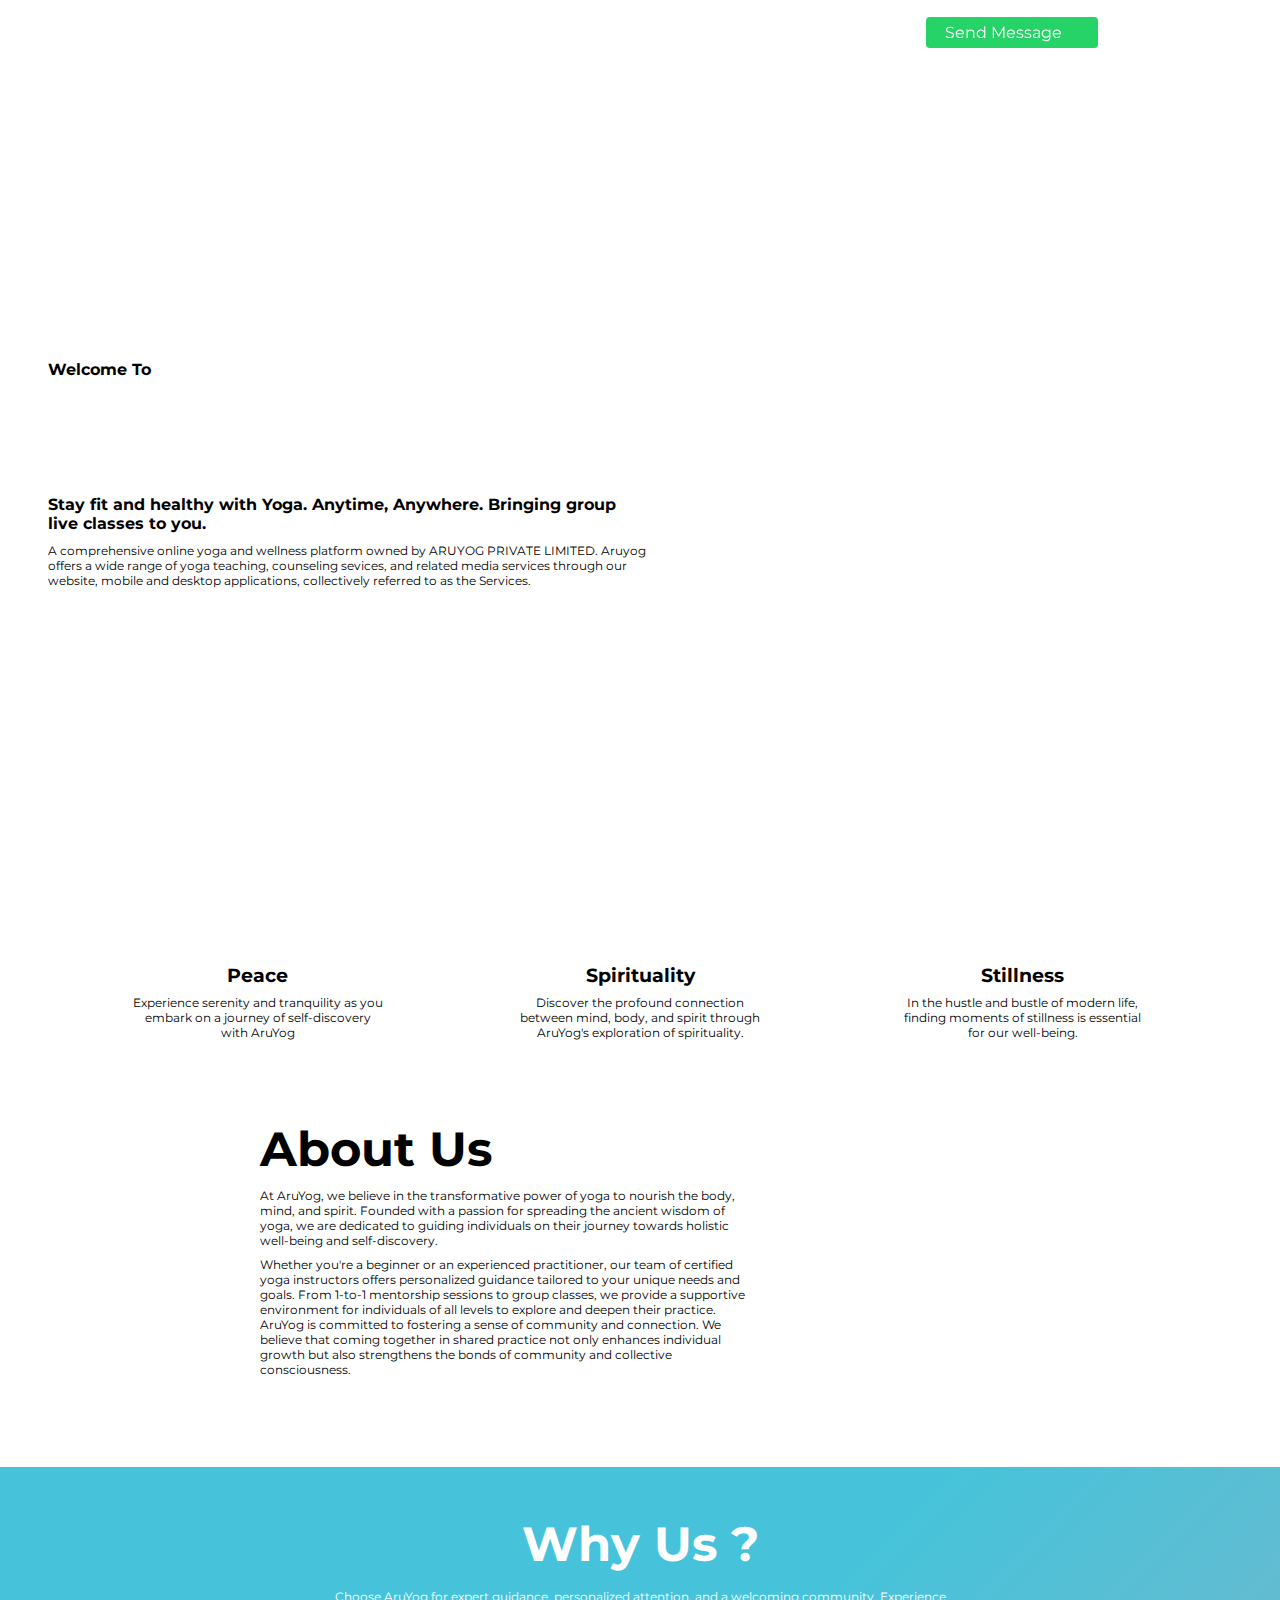
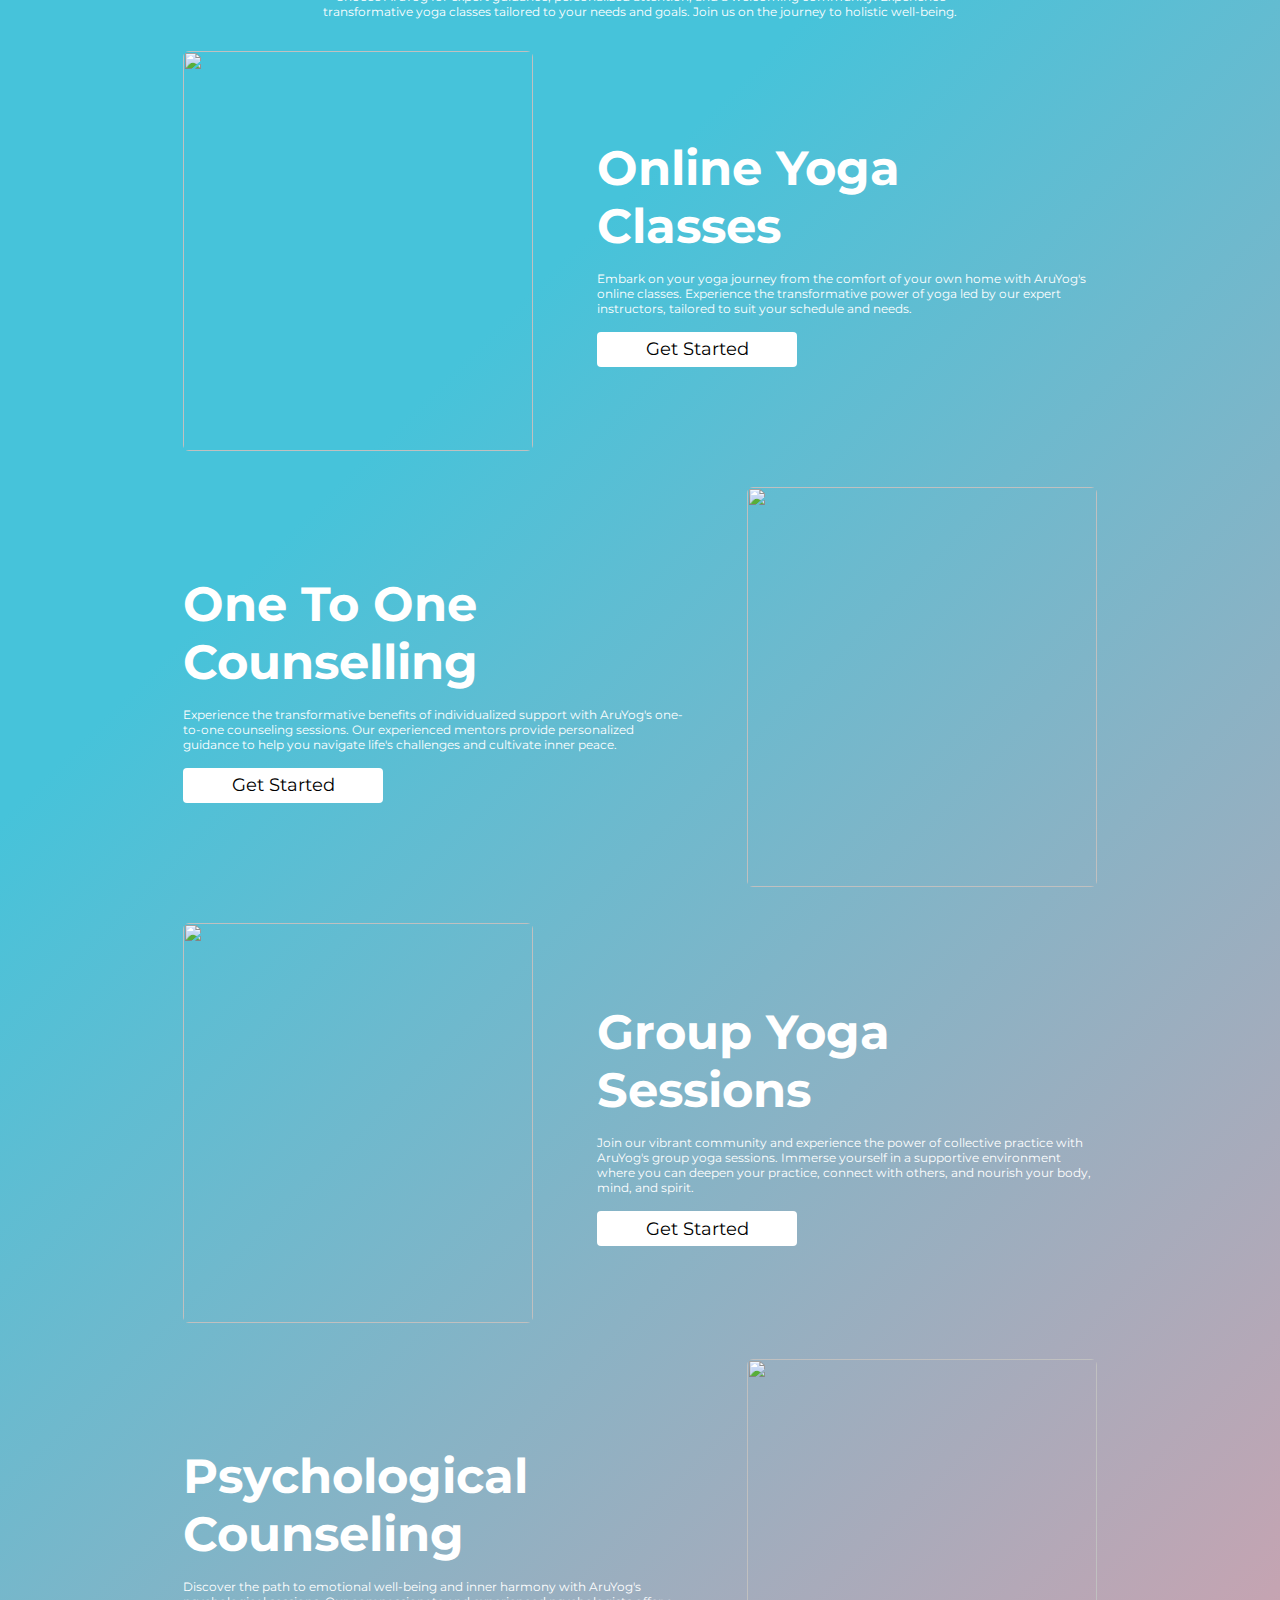
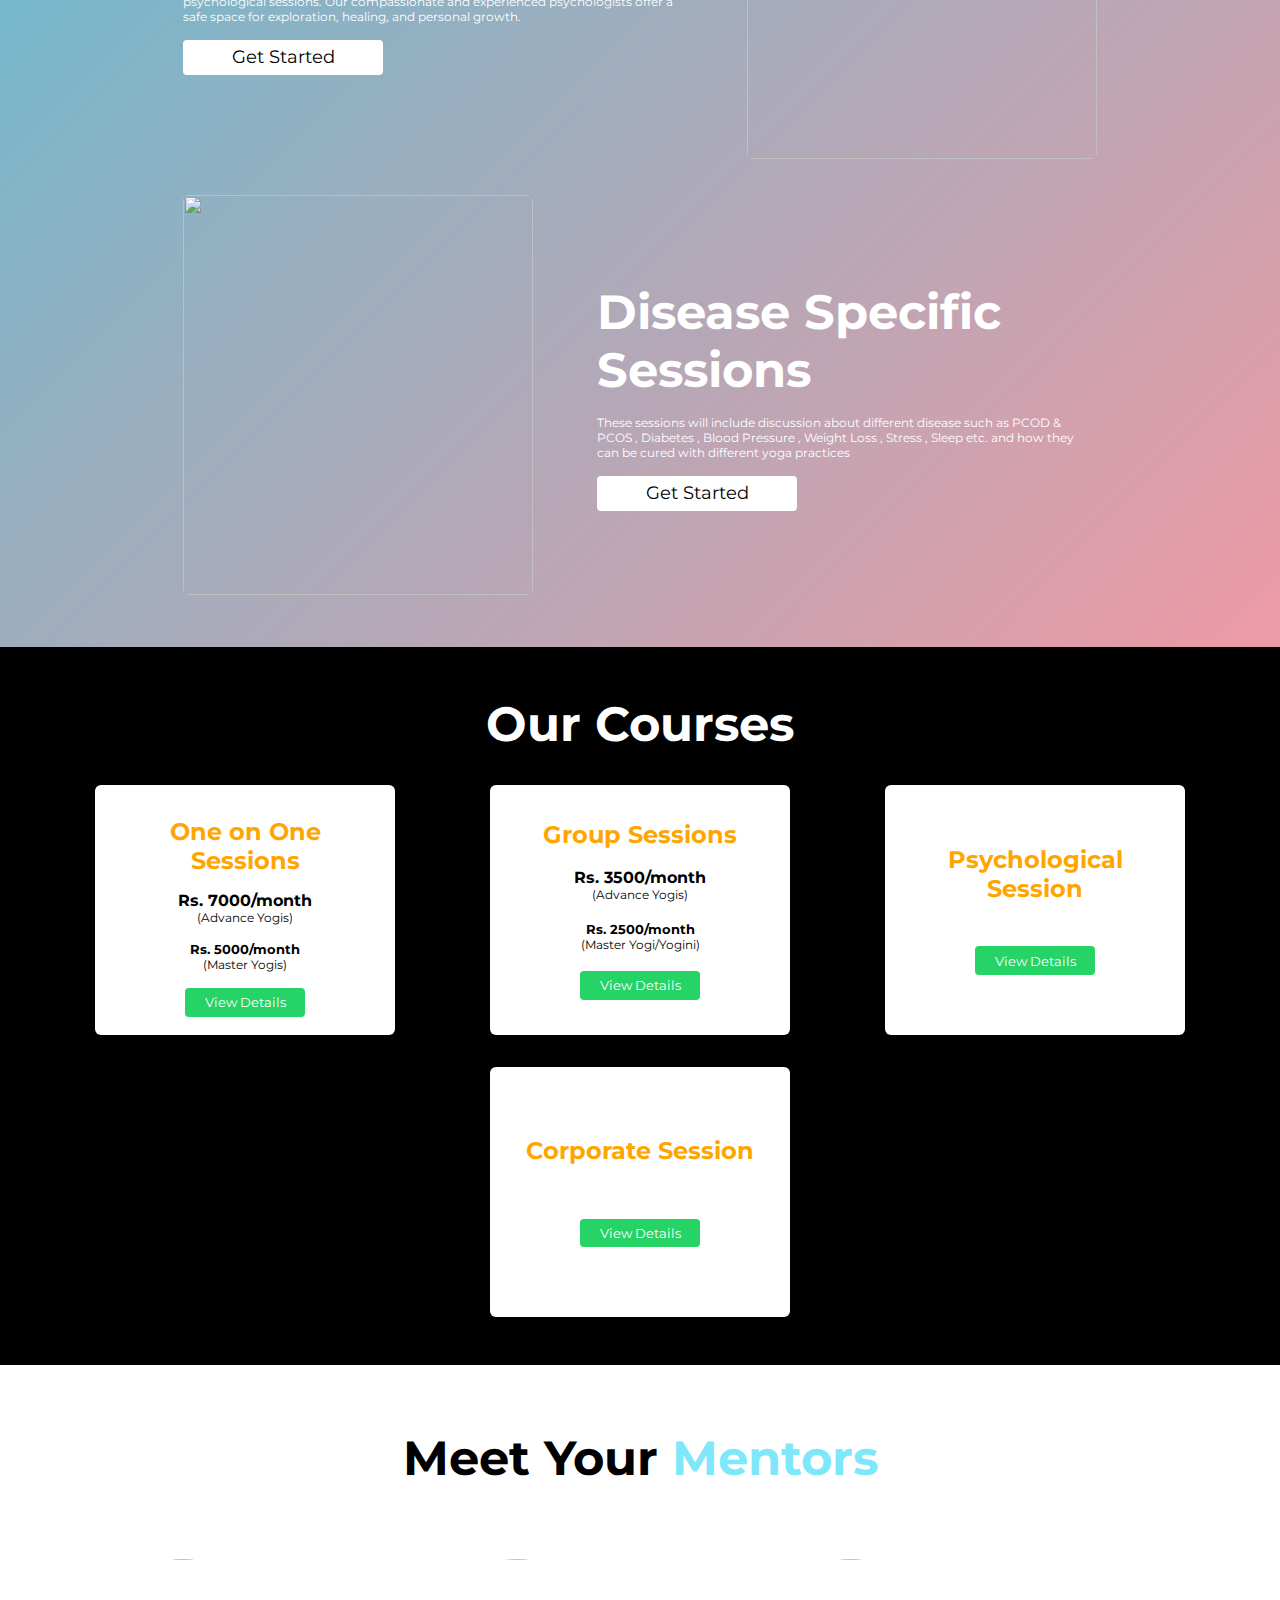
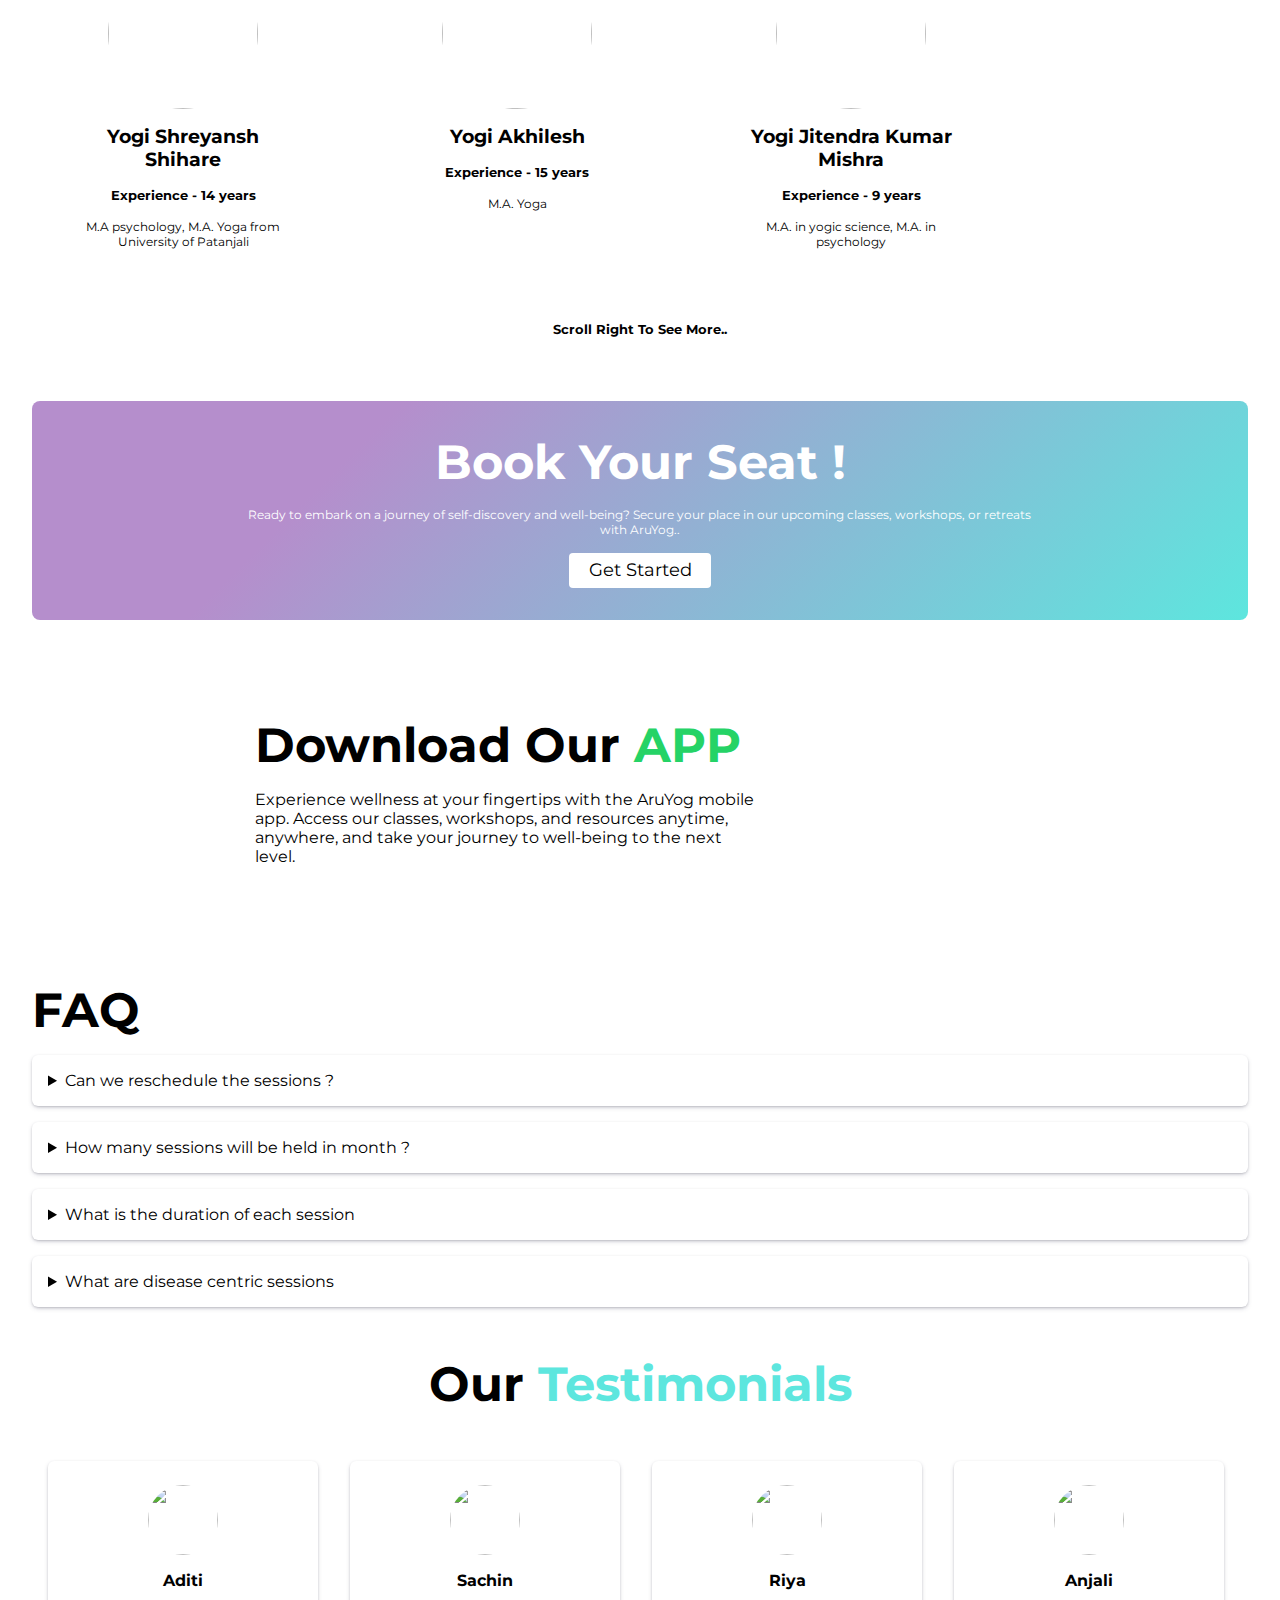
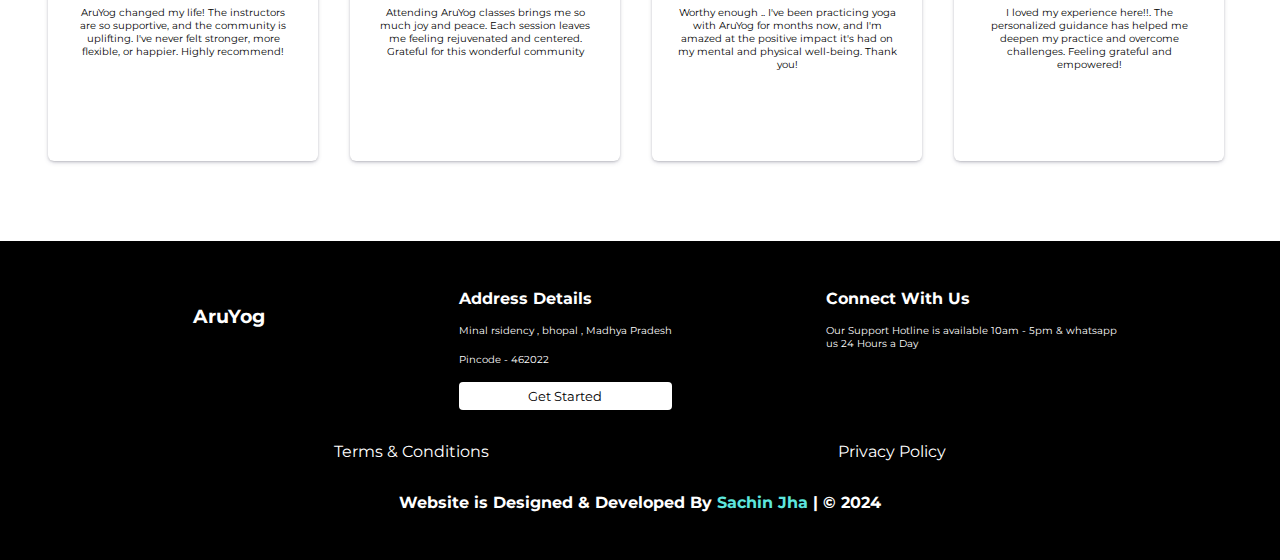
==== commit 3ac790c8: "final update" ====
--- a/index.html
+++ b/index.html
@@ -51,7 +51,7 @@
         </p>
       </div>
       <div class="landing-section-right">
-        <img src="./images/yoga2.png" alt="" />
+        <img src="./images/yoga3.png" alt="" />
       </div>
     </div>
 
@@ -115,7 +115,7 @@
         </div>
       </div>
       <div class="about-section-right">
-        <img src="./images/aboutImg.png" alt="" />
+        <img src="./images/aboutImg2.png" alt="" />
       </div>
     </div>
 
@@ -261,26 +261,18 @@
         </div>
         <div class="course-card">
             <h3>Psychological Session</h3>
-            <!-- <div class="one-course">
-              <h4>Rs. 3500/month</h4>
-              <p>(Advance Yogis)</p>
-            </div> -->
             <button class="btn-a" onclick="showDetail(event)">View Details</button>
-            <div class="course-detail">
+            <div class="course-detail" id="psychologicalCourseDetail">
                 <p>one on one sessions for mental stress. There is no limit for sessions. you can one or many sessions depending on your need</p>
-                <button class="btn-a" onclick="hideDetail(event)">Hide Details</button>
+                <button class="btn-a" onclick="displayFormScreen()">Ask For Demo</button>
               </div>
           </div>
           <div class="course-card">
             <h3>Corporate Session</h3>
-            <!-- <div class="one-course">
-              <h4>Rs. 3500/month</h4>
-              <p>(Advance Yogis)</p>
-            </div> -->
             <button class="btn-a" onclick="showDetail(event)">View Details</button>
-            <div class="course-detail">
+            <div class="course-detail" id="corporateCourseDetail">
                 <p>croporate session- special sessions held by  corporate companies for their employees from time to time to release stress and improve productivity</p>
-                <button class="btn-a" onclick="hideDetail(event)">Hide Details</button>
+                <button class="btn-a" onclick="displayFormScreen()">Ask For Demo</button>
               </div>
           </div>
       </div>
@@ -316,7 +308,7 @@
           </p>
         </div>
       </div>
-      <!-- <h5>Scroll Right To See More..</h5> -->
+      <h5>Scroll Right To See More..</h5>
     </div>
 
     <div class="contact-offer-section">
@@ -383,8 +375,8 @@
       </div>
       <div class="testimonial-section-bottom">
         <div class="testimonial-card">
-          <img src="./images/men1.jpg" alt="" />
-          <h4>Sachin Jha</h4>
+          <img src="./images/newUser.jpg" alt="" />
+          <h4>Aditi</h4>
           <p>
             AruYog changed my life! The instructors are so supportive, and the
             community is uplifting. I've never felt stronger, more flexible, or
@@ -399,8 +391,8 @@
           </div>
         </div>
         <div class="testimonial-card">
-          <img src="./images/men2.jpg" alt="" />
-          <h4>Rohit Bhati</h4>
+          <img src="./images/newUser2.jpg" alt="" />
+          <h4>Sachin</h4>
           <p>
             Attending AruYog classes brings me so much joy and peace. Each
             session leaves me feeling rejuvenated and centered. Grateful for
@@ -415,9 +407,10 @@
           </div>
         </div>
         <div class="testimonial-card">
-          <img src="./images/men3.jpg" alt="" />
-          <h4>Vikas</h4>
-          <p>
+          <img src="./images/newUser3.jpg" alt="" />
+          <h4>Riya</h4>
+          <p>
+            Worthy enough ..
             I've been practicing yoga with AruYog for months now, and I'm amazed
             at the positive impact it's had on my mental and physical
             well-being. Thank you!
@@ -431,10 +424,10 @@
           </div>
         </div>
         <div class="testimonial-card">
-          <img src="./images/men4.jpg" alt="" />
-          <h4>Sameer Singh</h4>
-          <p>
-            AruYog's 1-to-1 mentorship sessions have been transformative for me.
+          <img src="./images/newUser4.jpg" alt="" />
+          <h4>Anjali</h4>
+          <p>
+            I loved my experience here!!.
             The personalized guidance has helped me deepen my practice and
             overcome challenges. Feeling grateful and empowered!
           </p>
@@ -500,7 +493,7 @@
 
     <div class="form-screen" id="formScreen">
       <form
-        action="https://formsubmit.co/sj2307@dseu.ac.in"
+        action="https://formsubmit.co/contact@aruyog.com"
         method="POST"
         class="contact-form"
       >
--- a/style.css
+++ b/style.css
@@ -49,6 +49,7 @@
     align-items: center;
     background-color: #25d366;
     color: white;
+    z-index: 1001;
 }
 .sticky-whatsapp    .fa-whatsapp{
     font-size: 26px;
@@ -269,9 +270,13 @@
     display: flex;
     gap: 4rem;
     width: 100%;
-    justify-content: space-evenly;
-    flex-wrap: wrap;
+    /* justify-content: space-evenly; */
+    /* flex-wrap: wrap; */
+    overflow-x: auto;
     padding: 1rem 1rem;
+}
+.mentor-section-bottom::-webkit-scrollbar{
+    display: none;
 }
 .mentor-card{
     display: flex;
@@ -709,4 +714,9 @@
         height: auto;
         justify-content: space-evenly;
     }
+    .why-us-section-bottom-card-content{
+        display: flex;
+        flex-direction: column;
+        align-items: center;
+    }
 }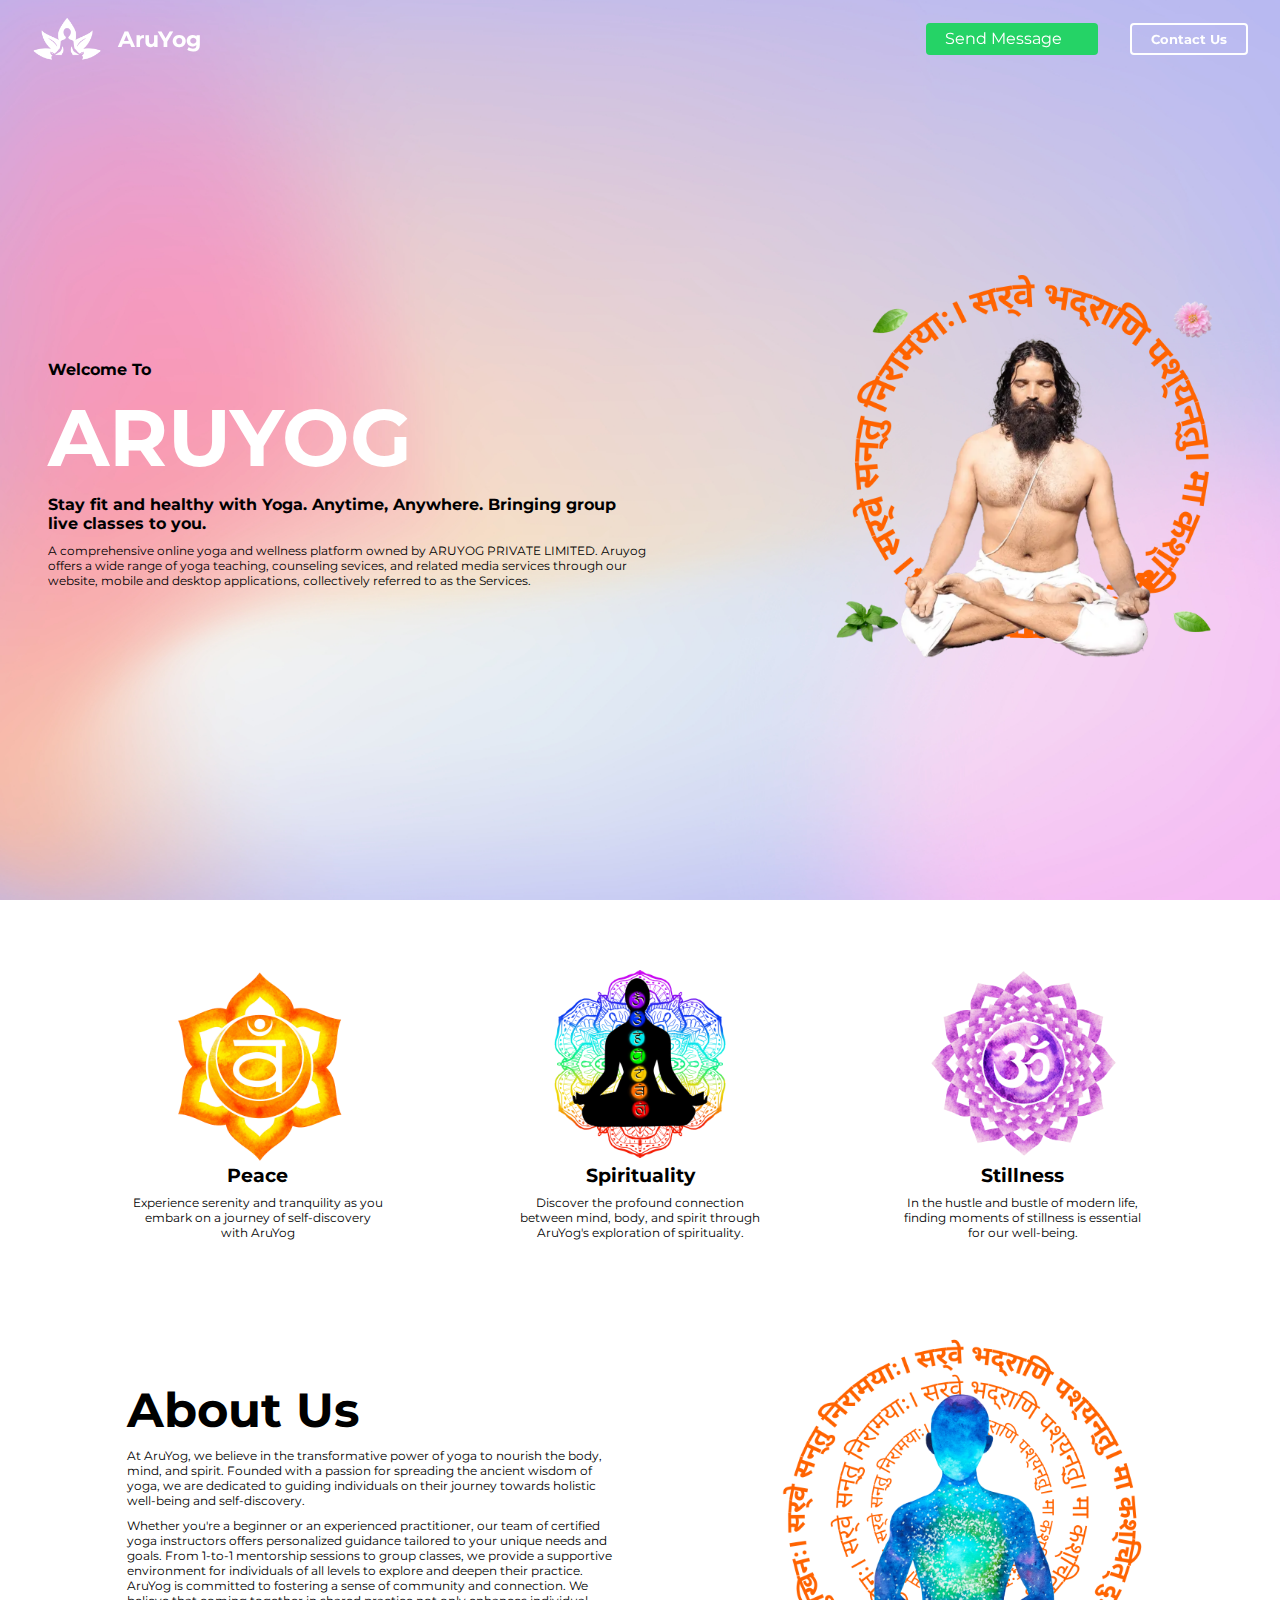
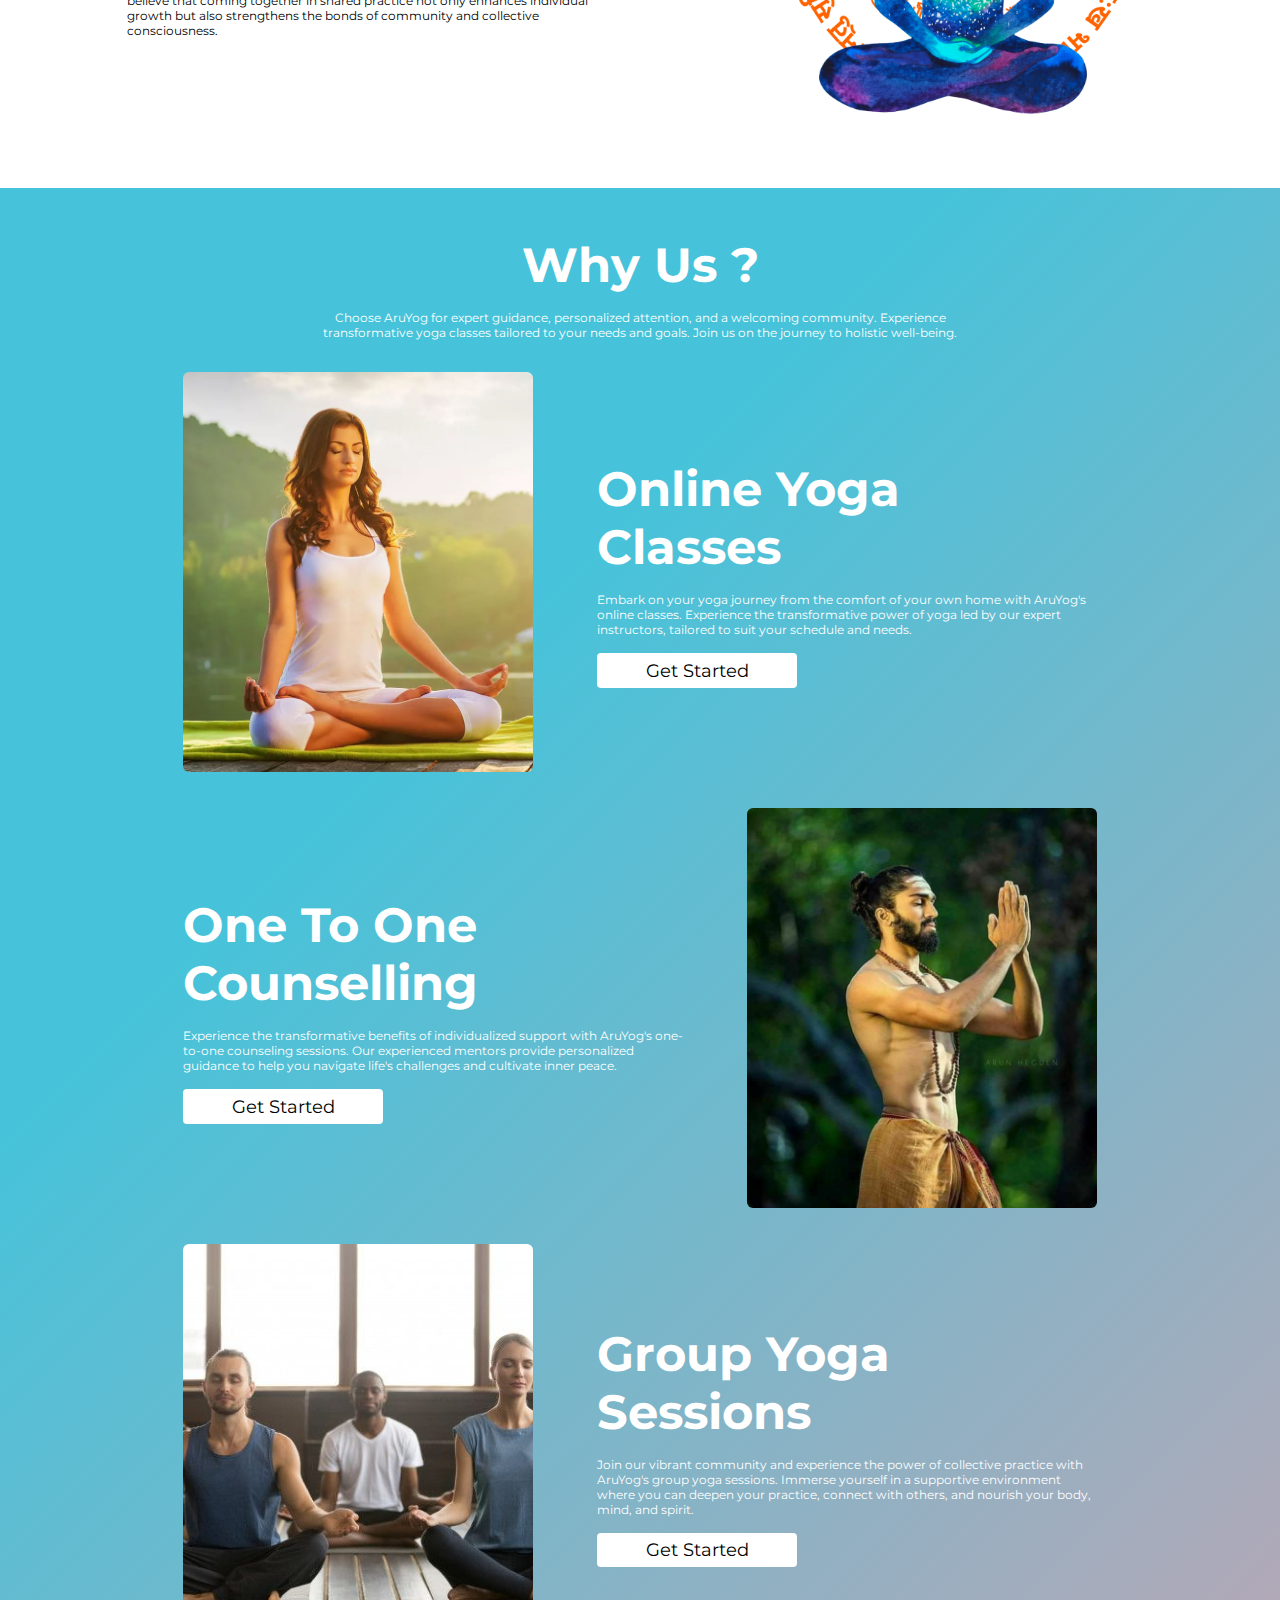
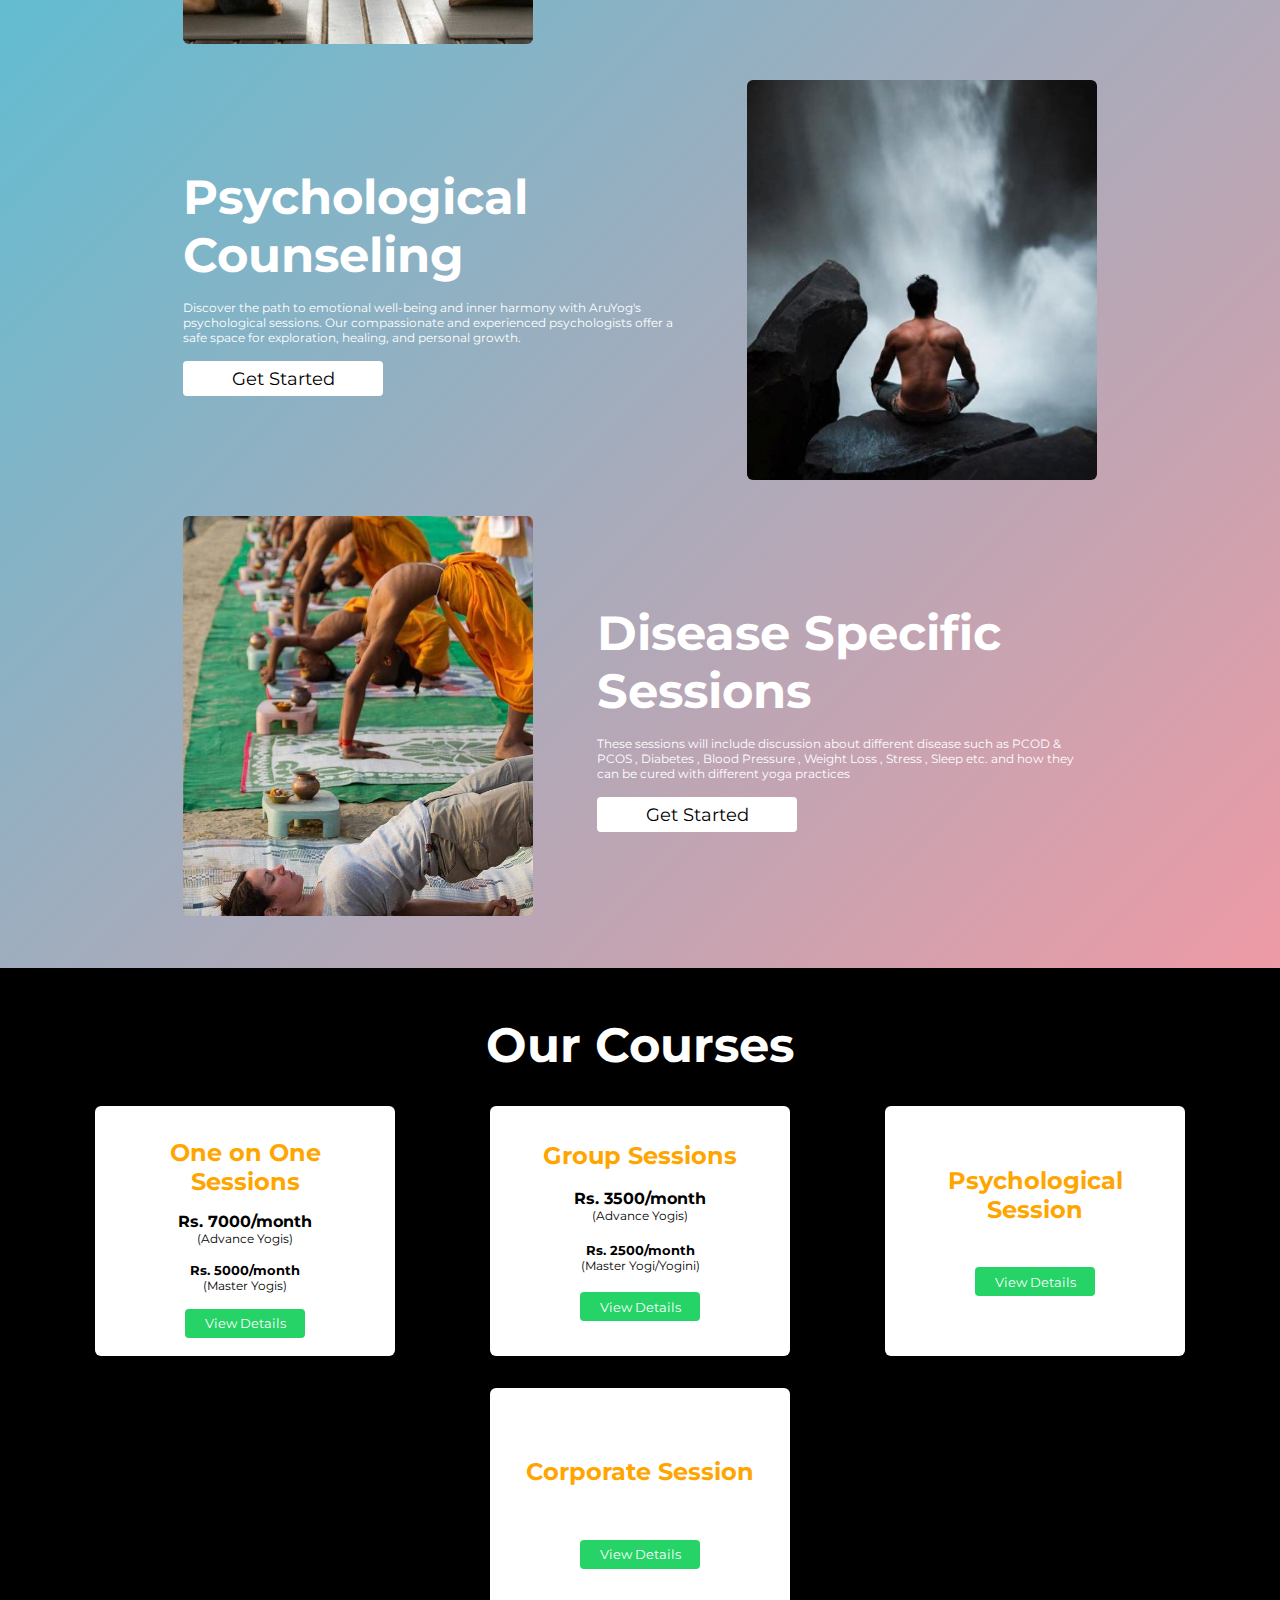
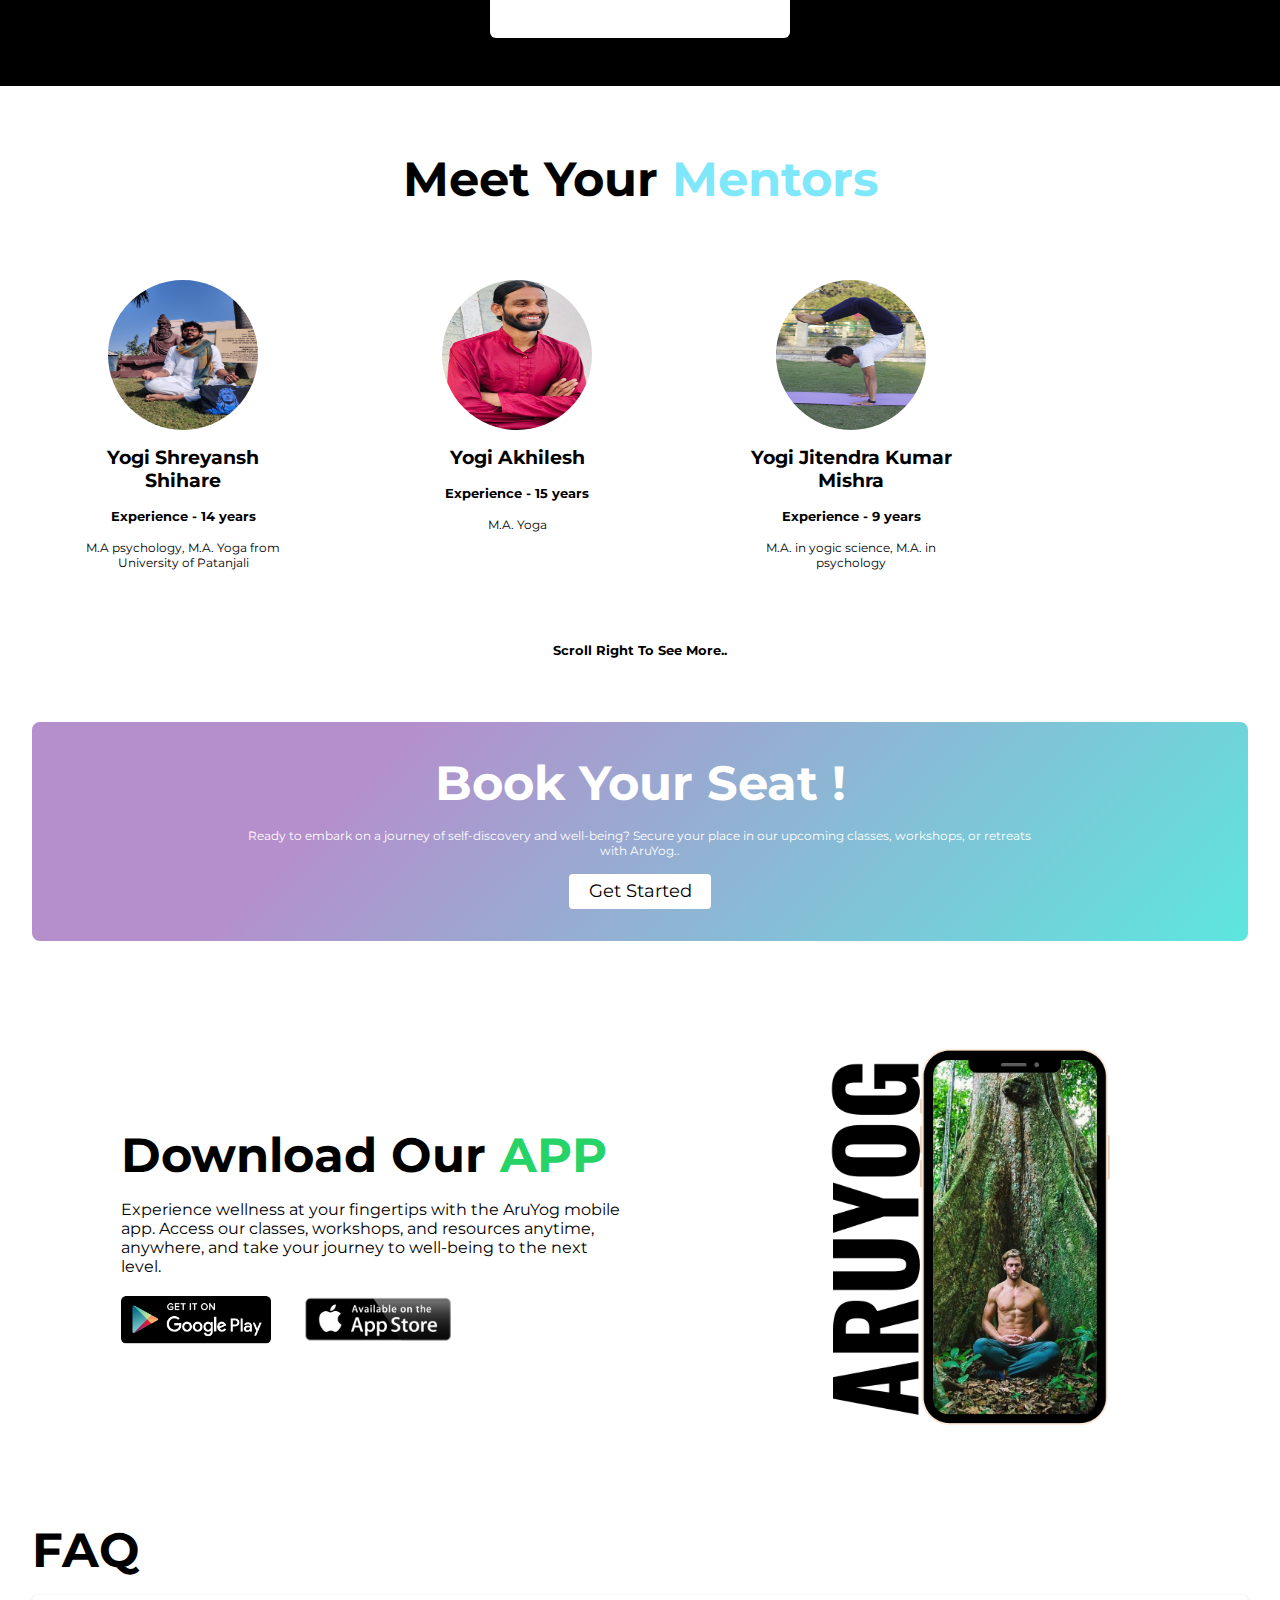
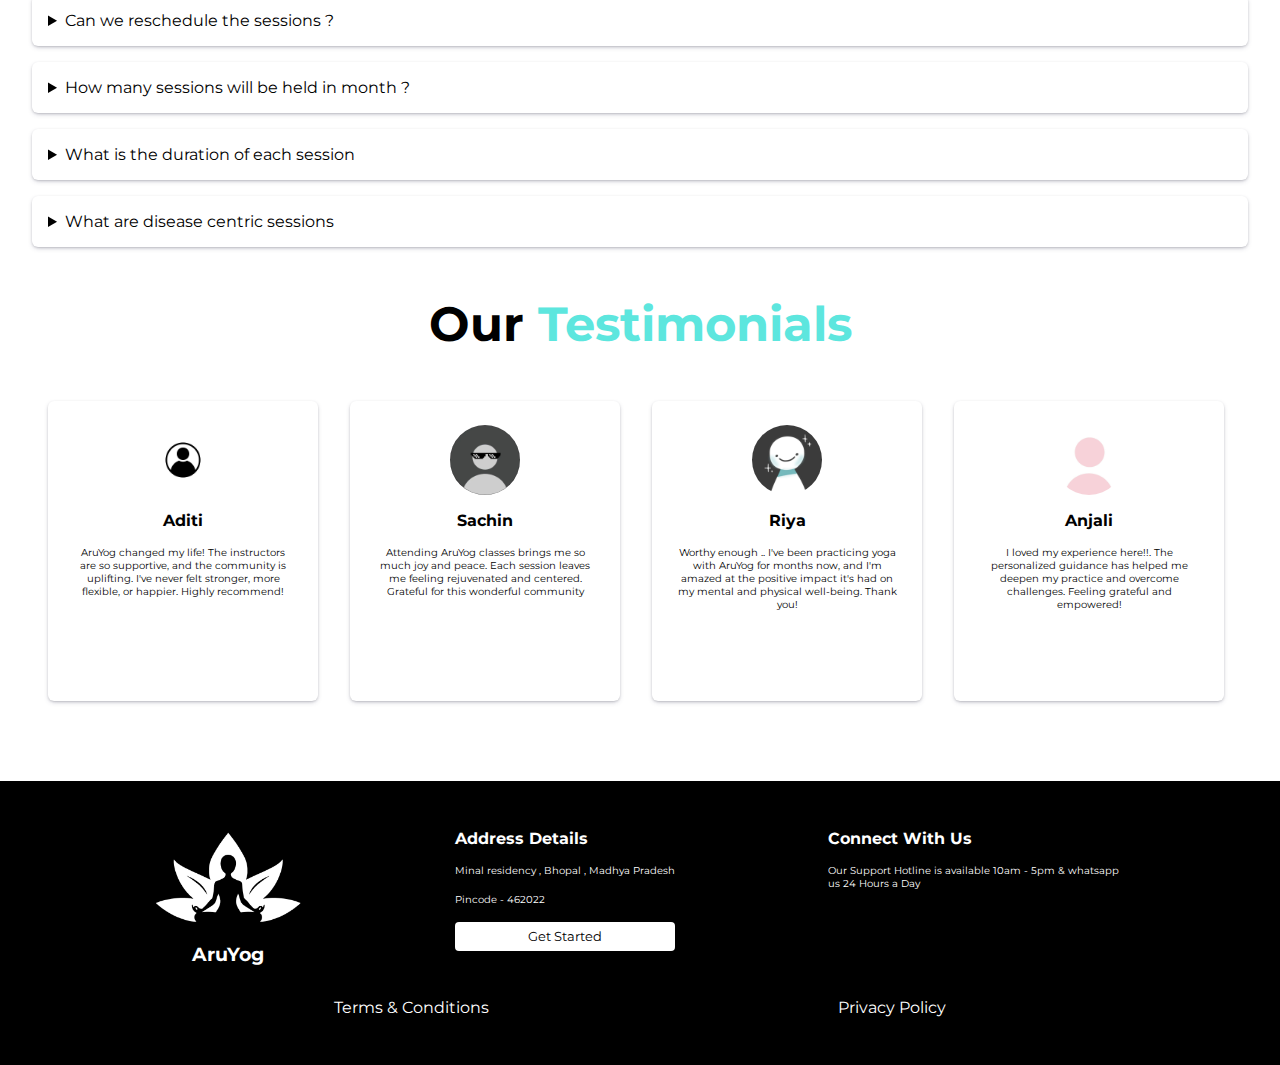
==== commit aa87b6e6: "commitment" ====
--- a/index.html
+++ b/index.html
@@ -112,6 +112,7 @@
             target="_blank"
             ><i class="fa-brands fa-x-twitter social-icons"></i
           ></a>
+          <a href="https://youtube.com/@Aruyog?si=WXtZi8DSYDbj8_0M" target="_blank"><i class="fa-brands fa-youtube social-icons"></i></a>
         </div>
       </div>
       <div class="about-section-right">
@@ -271,7 +272,7 @@
             <h3>Corporate Session</h3>
             <button class="btn-a" onclick="showDetail(event)">View Details</button>
             <div class="course-detail" id="corporateCourseDetail">
-                <p>croporate session- special sessions held by  corporate companies for their employees from time to time to release stress and improve productivity</p>
+                <p>Corporate session- special sessions held by  corporate companies for their employees from time to time to release stress and improve productivity</p>
                 <button class="btn-a" onclick="displayFormScreen()">Ask For Demo</button>
               </div>
           </div>
@@ -450,7 +451,7 @@
         </div>
         <div class="footer-column" id="footer-column-2">
           <h4>Address Details</h4>
-          <p>Minal rsidency , bhopal , Madhya Pradesh</p>
+          <p>Minal residency , Bhopal , Madhya Pradesh</p>
           <p>Pincode - 462022</p>
           <button class="btn-a" onclick="displayFormScreen()">
             Get Started
@@ -473,6 +474,7 @@
               target="_blank"
               ><i class="fa-brands fa-x-twitter social-icons"></i
             ></a>
+            <a href="https://youtube.com/@Aruyog?si=WXtZi8DSYDbj8_0M" target="_blank"><i class="fa-brands fa-youtube social-icons"></i></a>
           </div>
         </div>
       </div>
@@ -480,7 +482,7 @@
         <a href="/terms/terms.html" target="_blank">Terms & Conditions</a>
         <a href="/terms/privacy.html" target="_blank">Privacy Policy</a>
       </div>
-      <div class="footer-bottom">
+      <!-- <div class="footer-bottom">
         <h4>
           Website is Designed & Developed By
           <a href="https://sachinjha.tech" target="_blank"
@@ -488,7 +490,7 @@
           >
           | &copy; 2024
         </h4>
-      </div>
+      </div> -->
     </footer>
 
     <div class="form-screen" id="formScreen">
